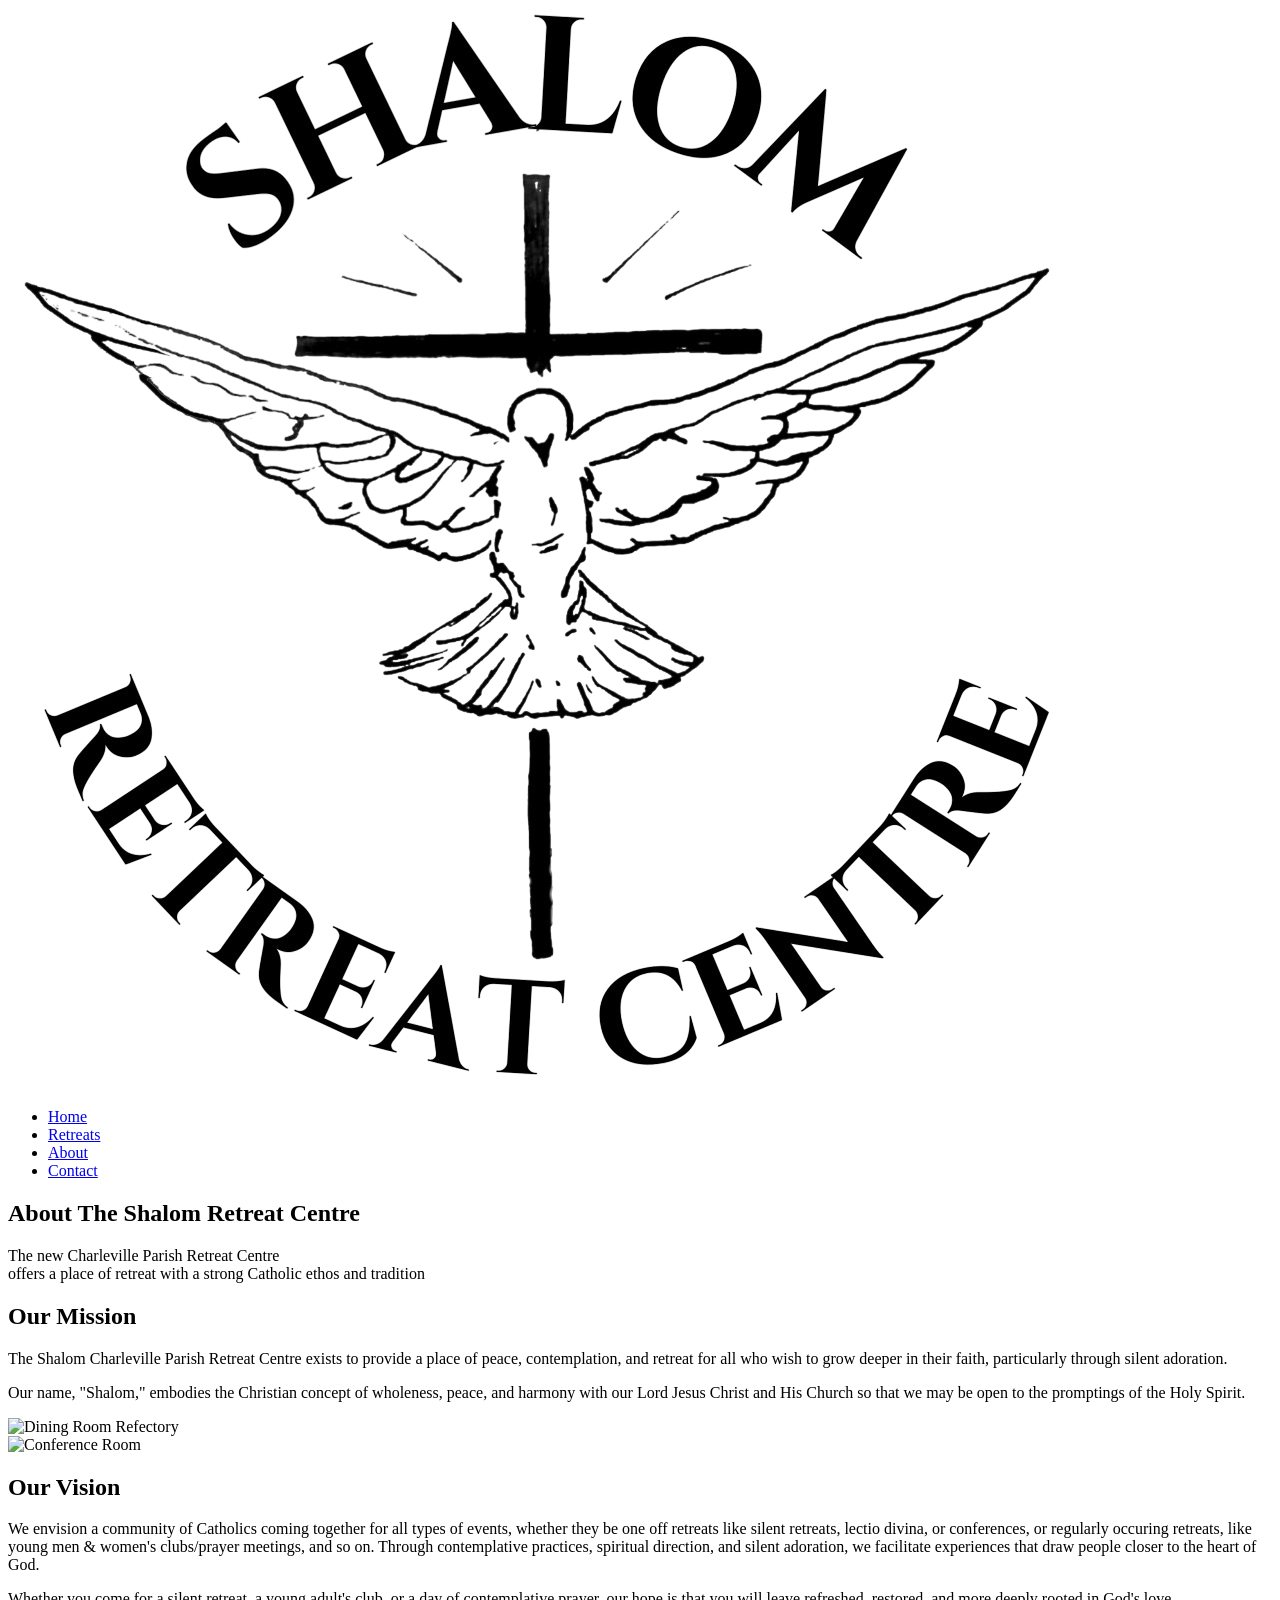
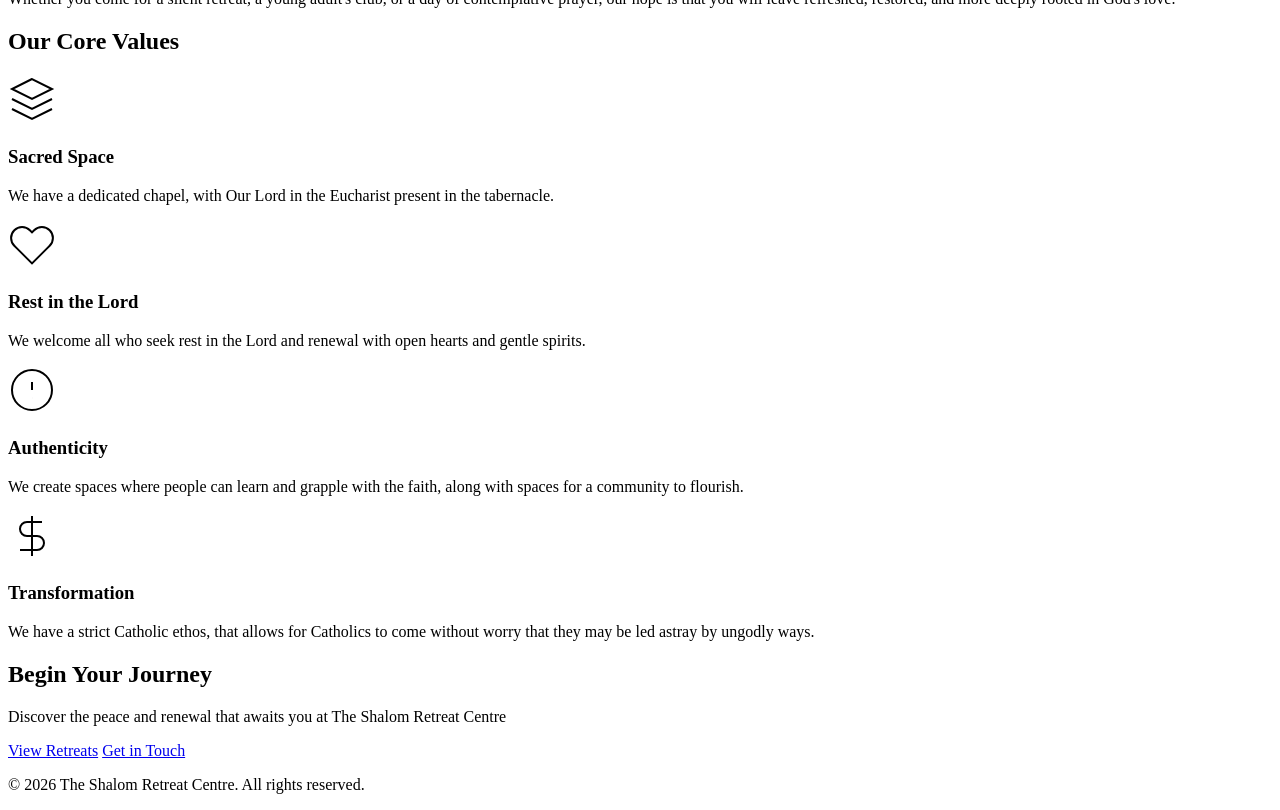
==== about.html @ cf2e2cab "Add files via upload" ====
<!DOCTYPE html>
<html lang="en">
<head>
    <meta charset="UTF-8">
    <meta name="viewport" content="width=device-width, initial-scale=1.0">
    <title>About Us - The Shalom Retreat Centre</title>
    <link rel="icon" type="image/x-icon" href="favicon.ico">
    <link rel="preconnect" href="https://fonts.googleapis.com">
    <link rel="preconnect" href="https://fonts.gstatic.com" crossorigin>
    <link href="https://fonts.googleapis.com/css2?family=Cormorant+Garamond:wght@300;400;600&family=Lato:wght@300;400;700&display=swap" rel="stylesheet">
    <link rel="stylesheet" href="styles.css">
</head>
<body>
    <!-- Navigation -->
    <nav class="navbar">
        <div class="nav-container">
            <a href="index.html" class="nav-logo">
                <img src="Shalom_logo_transparent.png" alt="Shalom Retreat Centre">
            </a>
            <ul class="nav-menu">
                <li><a href="index.html">Home</a></li>
                <li><a href="bookings.html">Retreats</a></li>
                <li><a href="about.html" class="active">About</a></li>
                <li><a href="contact.html">Contact</a></li>
            </ul>
            <div class="hamburger">
                <span></span>
                <span></span>
                <span></span>
            </div>
        </div>
    </nav>

    <!-- Animated Background -->
    <div class="background-animation subtle">
        <div class="bubble"></div>
        <div class="bubble"></div>
        <div class="bubble"></div>
    </div>

    <!-- About Hero -->
    <section class="about-hero">
        <div class="container">
            <h1 class="fade-in">About The Shalom Retreat Centre</h1>
            <p class="lead fade-in-delay-1">The new Charleville Parish Retreat Centre<br>
	offers a place of retreat with a strong Catholic ethos and tradition </p>
        </div>
    </section>

    <!-- About Content -->
    <section class="about-content">
        <div class="container">
            <div class="about-grid">
                <div class="about-text fade-in-delay-1">
                    <h2>Our Mission</h2>
                    <p>The Shalom Charleville Parish Retreat Centre exists to provide a place of peace, contemplation, and retreat for all who wish to grow deeper in their faith, particularly through silent adoration.</p>
                    
                    <p>Our name, "Shalom," embodies the Christian concept of wholeness, peace, and harmony with our Lord Jesus Christ and His Church so that we may be open to the promptings of the Holy Spirit.</p>
                </div>
                
                <div class="about-image fade-in-delay-2">
                    <img src="https://i.imgur.com/yASF0Ds.jpeg?w=800&q=80" alt="Dining Room Refectory">
                </div>
            </div>

            <div class="about-grid reverse">
                <div class="about-image fade-in-delay-3">
                    <img src="https://i.imgur.com/74WP1Bu.jpeg?w=800&q=80" alt="Conference Room">
                </div>
                
                <div class="about-text fade-in-delay-4">
                    <h2>Our Vision</h2>
                    <p>We envision a community of Catholics coming together for all types of events, whether they be one off retreats like silent retreats, lectio divina, or conferences, or regularly occuring retreats, like young men & women's clubs/prayer meetings, and so on. Through contemplative practices, spiritual direction, and silent adoration, we facilitate experiences that draw people closer to the heart of God.</p>
                    
                    <p>Whether you come for a silent retreat, a young adult's club, or a day of contemplative prayer, our hope is that you will leave refreshed, restored, and more deeply rooted in God's love.</p>
                </div>
            </div>
        </div>
    </section>

    <!-- Values Section -->
    <section class="values-section">
        <div class="container">
            <h2 class="text-center fade-in">Our Core Values</h2>
            <div class="values-grid">
                <div class="value-card fade-in-delay-1">
                    <div class="value-icon">
                        <svg width="48" height="48" viewBox="0 0 24 24" fill="none" stroke="currentColor">
                            <path d="M12 2L2 7l10 5 10-5-10-5z"></path>
                            <path d="M2 17l10 5 10-5M2 12l10 5 10-5"></path>
                        </svg>
                    </div>
                    <h3>Sacred Space</h3>
                    <p>We have a dedicated chapel, with Our Lord in the Eucharist present in the tabernacle.</p>
                </div>

                <div class="value-card fade-in-delay-2">
                    <div class="value-icon">
                        <svg width="48" height="48" viewBox="0 0 24 24" fill="none" stroke="currentColor">
                            <path d="M20.84 4.61a5.5 5.5 0 0 0-7.78 0L12 5.67l-1.06-1.06a5.5 5.5 0 0 0-7.78 7.78l1.06 1.06L12 21.23l7.78-7.78 1.06-1.06a5.5 5.5 0 0 0 0-7.78z"></path>
                        </svg>
                    </div>
                    <h3>Rest in the Lord</h3>
                    <p>We welcome all who seek rest in the Lord and renewal with open hearts and gentle spirits.</p>
                </div>

                <div class="value-card fade-in-delay-3">
                    <div class="value-icon">
                        <svg width="48" height="48" viewBox="0 0 24 24" fill="none" stroke="currentColor">
                            <circle cx="12" cy="12" r="10"></circle>
                            <line x1="12" y1="8" x2="12" y2="12"></line>
                            <line x1="12" y1="16" x2="12.01" y2="16"></line>
                        </svg>
                    </div>
                    <h3>Authenticity</h3>
                    <p>We create spaces where people can learn and grapple with the faith, along with spaces for a community to flourish.</p>
                </div>

                <div class="value-card fade-in-delay-4">
                    <div class="value-icon">
                        <svg width="48" height="48" viewBox="0 0 24 24" fill="none" stroke="currentColor">
                            <path d="M12 2v20M17 5H9.5a3.5 3.5 0 0 0 0 7h5a3.5 3.5 0 0 1 0 7H6"></path>
                        </svg>
                    </div>
                    <h3>Transformation</h3>
                    <p>We have a strict Catholic ethos, that allows for Catholics to come without worry that they may be led astray by ungodly ways.</p>
                </div>
            </div>
        </div>
    </section>

    <!-- Call to Action -->
    <section class="cta-section">
        <div class="container">
            <div class="cta-content fade-in">
                <h2>Begin Your Journey</h2>
                <p>Discover the peace and renewal that awaits you at The Shalom Retreat Centre</p>
                <div class="cta-buttons">
                    <a href="bookings.html" class="btn-primary">View Retreats</a>
                    <a href="contact.html" class="btn-secondary">Get in Touch</a>
                </div>
            </div>
        </div>
    </section>

    <!-- Footer -->
    <footer class="footer">
        <div class="container">
            <p>&copy; 2026 The Shalom Retreat Centre. All rights reserved.</p>
        </div>
    </footer>

    <script src="script.js"></script>
</body>
</html>
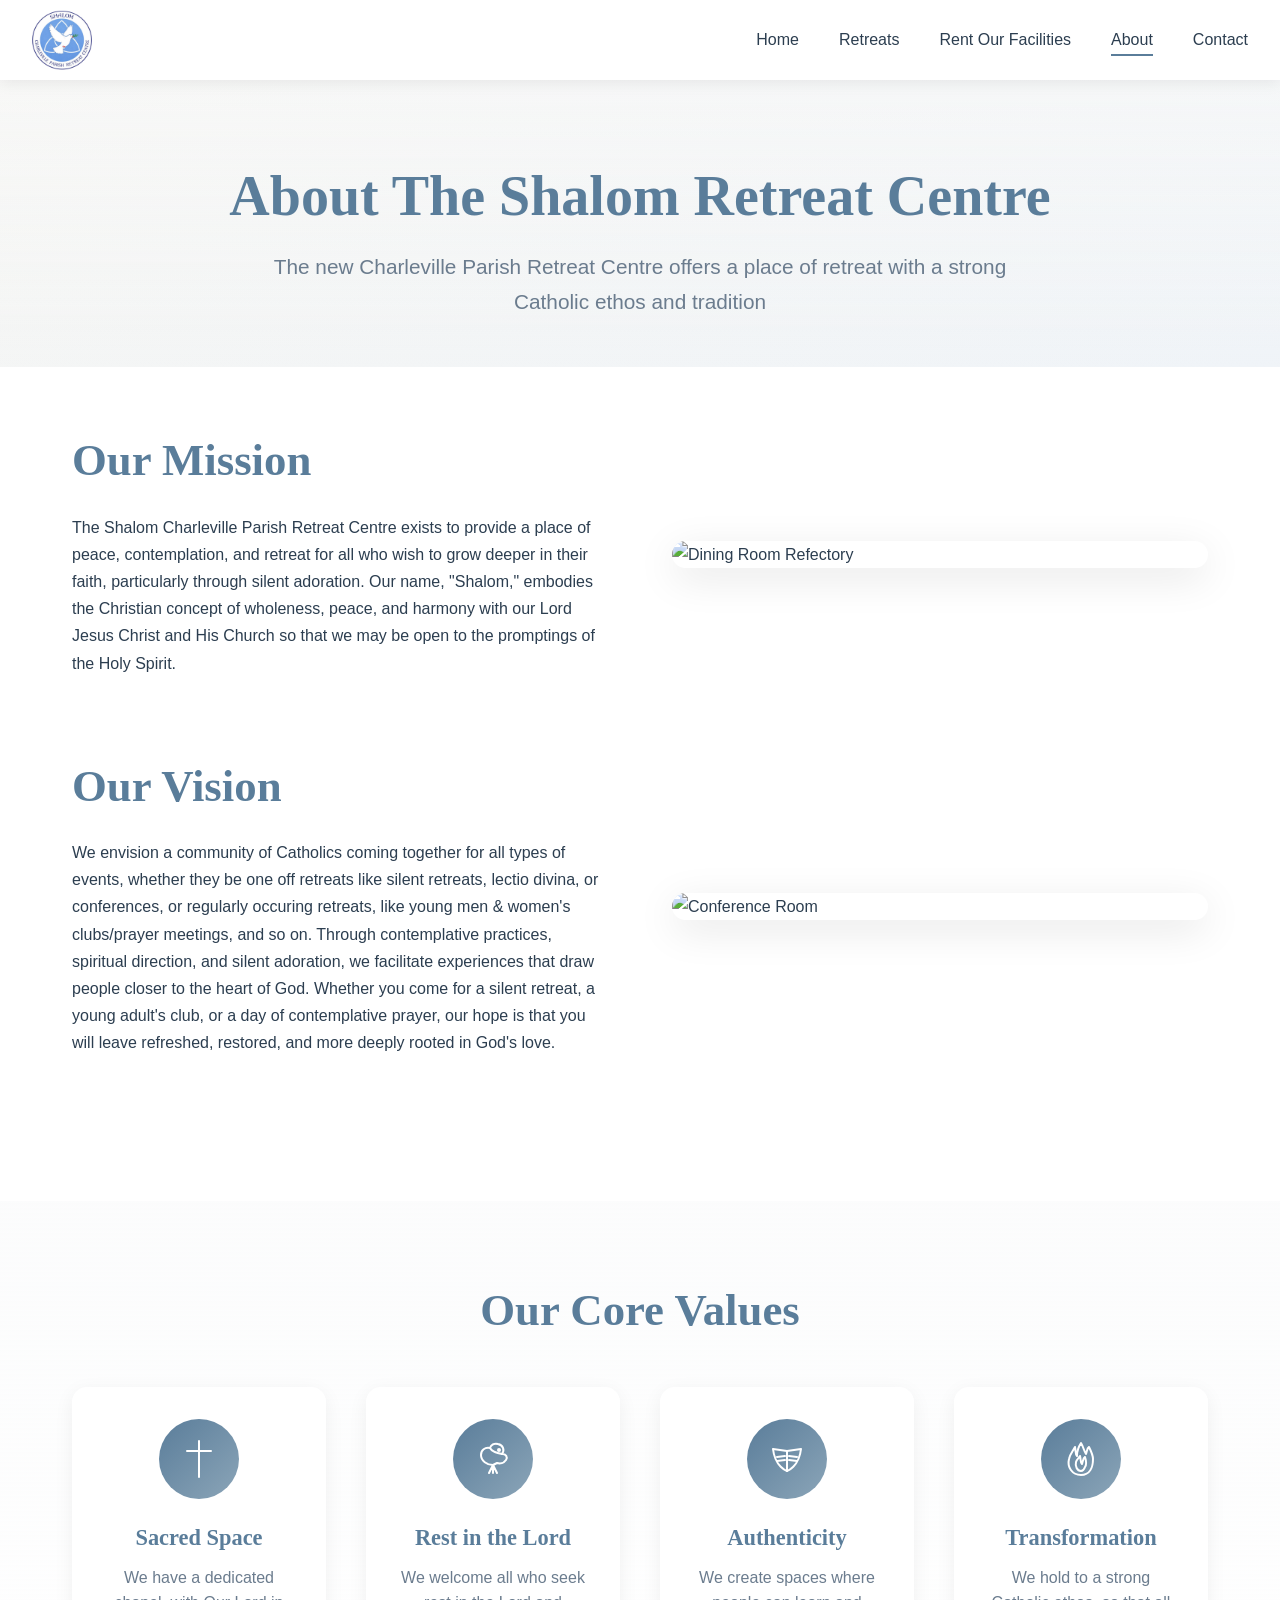
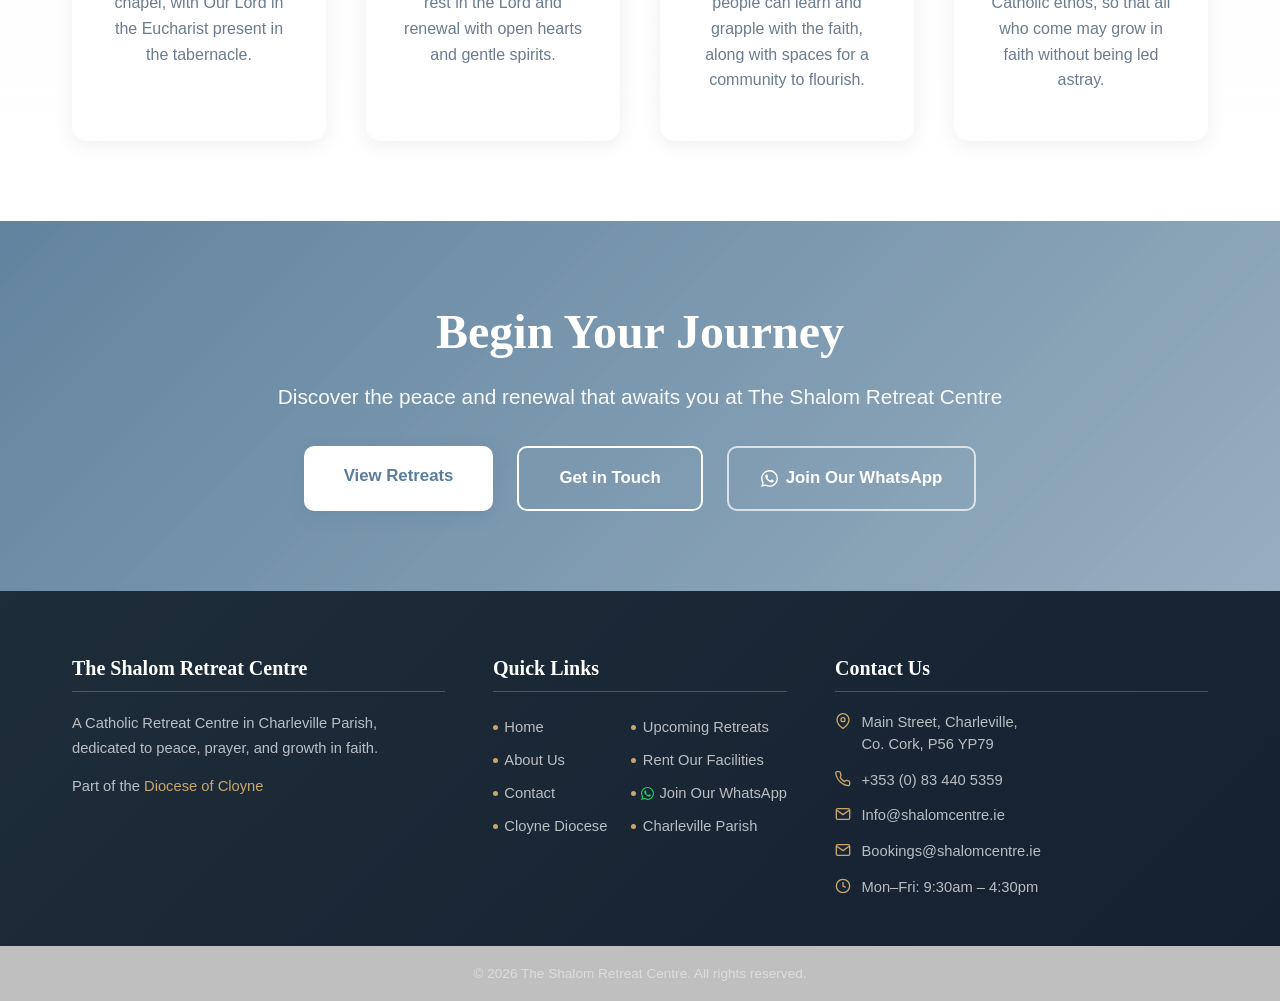
==== commit 121a44e9: "Add files via upload" ====
--- a/about.html
+++ b/about.html
@@ -20,6 +20,7 @@
             <ul class="nav-menu">
                 <li><a href="index.html">Home</a></li>
                 <li><a href="bookings.html">Retreats</a></li>
+                <li><a href="facilities.html">Rent Our Facilities</a></li>
                 <li><a href="about.html" class="active">About</a></li>
                 <li><a href="contact.html">Contact</a></li>
             </ul>
@@ -33,17 +34,20 @@
 
     <!-- Animated Background -->
     <div class="background-animation subtle">
-        <div class="bubble"></div>
-        <div class="bubble"></div>
-        <div class="bubble"></div>
+        <div class="orb orb-1"></div>
+        <div class="orb orb-2"></div>
+        <div class="orb orb-3"></div>
+        <div class="orb orb-4"></div>
+        <div class="orb orb-5"></div>
+        <div class="orb orb-6"></div>
     </div>
 
     <!-- About Hero -->
     <section class="about-hero">
         <div class="container">
-            <h1 class="fade-in">About The Shalom Retreat Centre</h1>
-            <p class="lead fade-in-delay-1">The new Charleville Parish Retreat Centre<br>
-	offers a place of retreat with a strong Catholic ethos and tradition </p>
+            <h1 class="fade-in" data-cms="hero_title">About The Shalom Retreat Centre</h1>
+            <p class="lead fade-in-delay-1" data-cms="hero_subtitle">The new Charleville Parish Retreat Centre<br>
+	offers a place of retreat with a strong Catholic ethos and tradition</p>
         </div>
     </section>
 
@@ -52,27 +56,23 @@
         <div class="container">
             <div class="about-grid">
                 <div class="about-text fade-in-delay-1">
-                    <h2>Our Mission</h2>
-                    <p>The Shalom Charleville Parish Retreat Centre exists to provide a place of peace, contemplation, and retreat for all who wish to grow deeper in their faith, particularly through silent adoration.</p>
-                    
-                    <p>Our name, "Shalom," embodies the Christian concept of wholeness, peace, and harmony with our Lord Jesus Christ and His Church so that we may be open to the promptings of the Holy Spirit.</p>
+                    <h2 data-cms="mission_heading">Our Mission</h2>
+                    <div data-cms="mission_text"><p>The Shalom Charleville Parish Retreat Centre exists to provide a place of peace, contemplation, and retreat for all who wish to grow deeper in their faith, particularly through silent adoration.</p><p>Our name, "Shalom," embodies the Christian concept of wholeness, peace, and harmony with our Lord Jesus Christ and His Church so that we may be open to the promptings of the Holy Spirit.</p></div>
                 </div>
                 
                 <div class="about-image fade-in-delay-2">
-                    <img src="https://i.imgur.com/yASF0Ds.jpeg?w=800&q=80" alt="Dining Room Refectory">
+                    <img src="https://i.imgur.com/yASF0Ds.jpeg?w=800&q=80" alt="Dining Room Refectory" data-cms="mission_image" data-cms-attr="src">
                 </div>
             </div>
 
             <div class="about-grid reverse">
                 <div class="about-image fade-in-delay-3">
-                    <img src="https://i.imgur.com/74WP1Bu.jpeg?w=800&q=80" alt="Conference Room">
+                    <img src="https://i.imgur.com/74WP1Bu.jpeg?w=800&q=80" alt="Conference Room" data-cms="vision_image" data-cms-attr="src">
                 </div>
                 
                 <div class="about-text fade-in-delay-4">
-                    <h2>Our Vision</h2>
-                    <p>We envision a community of Catholics coming together for all types of events, whether they be one off retreats like silent retreats, lectio divina, or conferences, or regularly occuring retreats, like young men & women's clubs/prayer meetings, and so on. Through contemplative practices, spiritual direction, and silent adoration, we facilitate experiences that draw people closer to the heart of God.</p>
-                    
-                    <p>Whether you come for a silent retreat, a young adult's club, or a day of contemplative prayer, our hope is that you will leave refreshed, restored, and more deeply rooted in God's love.</p>
+                    <h2 data-cms="vision_heading">Our Vision</h2>
+                    <div data-cms="vision_text"><p>We envision a community of Catholics coming together for all types of events, whether they be one off retreats like silent retreats, lectio divina, or conferences, or regularly occuring retreats, like young men & women's clubs/prayer meetings, and so on. Through contemplative practices, spiritual direction, and silent adoration, we facilitate experiences that draw people closer to the heart of God.</p><p>Whether you come for a silent retreat, a young adult's club, or a day of contemplative prayer, our hope is that you will leave refreshed, restored, and more deeply rooted in God's love.</p></div>
                 </div>
             </div>
         </div>
@@ -83,47 +83,72 @@
         <div class="container">
             <h2 class="text-center fade-in">Our Core Values</h2>
             <div class="values-grid">
+                <!-- Sacred Space: Latin cross -->
                 <div class="value-card fade-in-delay-1">
                     <div class="value-icon">
-                        <svg width="48" height="48" viewBox="0 0 24 24" fill="none" stroke="currentColor">
-                            <path d="M12 2L2 7l10 5 10-5-10-5z"></path>
-                            <path d="M2 17l10 5 10-5M2 12l10 5 10-5"></path>
+                        <svg width="44" height="44" viewBox="0 0 44 44" fill="none" stroke="currentColor" stroke-width="2.2" stroke-linecap="round">
+                            <!-- Vertical beam -->
+                            <line x1="22" y1="4" x2="22" y2="40"/>
+                            <!-- Horizontal beam (upper third) -->
+                            <line x1="10" y1="14" x2="34" y2="14"/>
                         </svg>
                     </div>
                     <h3>Sacred Space</h3>
                     <p>We have a dedicated chapel, with Our Lord in the Eucharist present in the tabernacle.</p>
                 </div>
 
+                <!-- Rest in the Lord: dove in flight -->
                 <div class="value-card fade-in-delay-2">
                     <div class="value-icon">
-                        <svg width="48" height="48" viewBox="0 0 24 24" fill="none" stroke="currentColor">
-                            <path d="M20.84 4.61a5.5 5.5 0 0 0-7.78 0L12 5.67l-1.06-1.06a5.5 5.5 0 0 0-7.78 7.78l1.06 1.06L12 21.23l7.78-7.78 1.06-1.06a5.5 5.5 0 0 0 0-7.78z"></path>
+                        <svg width="44" height="44" viewBox="0 0 44 44" fill="none" stroke="currentColor" stroke-width="2" stroke-linecap="round" stroke-linejoin="round">
+                            <!-- Body -->
+                            <path d="M22 28 C16 28 10 24 10 18 C10 13 14 10 19 11 C20 8 23 6 27 7 C32 8 34 13 31 17 C35 17 37 20 35 23 C33 26 29 27 26 26 Z"/>
+                            <!-- Wing sweep -->
+                            <path d="M19 11 C21 15 26 16 31 17"/>
+                            <!-- Tail feathers -->
+                            <path d="M22 28 L18 36 M22 28 L22 36 M22 28 L26 36"/>
+                            <!-- Eye -->
+                            <circle cx="28" cy="13" r="1" fill="currentColor"/>
                         </svg>
                     </div>
                     <h3>Rest in the Lord</h3>
                     <p>We welcome all who seek rest in the Lord and renewal with open hearts and gentle spirits.</p>
                 </div>
 
+                <!-- Authenticity: open book (Scripture) -->
                 <div class="value-card fade-in-delay-3">
                     <div class="value-icon">
-                        <svg width="48" height="48" viewBox="0 0 24 24" fill="none" stroke="currentColor">
-                            <circle cx="12" cy="12" r="10"></circle>
-                            <line x1="12" y1="8" x2="12" y2="12"></line>
-                            <line x1="12" y1="16" x2="12.01" y2="16"></line>
+                        <svg width="44" height="44" viewBox="0 0 44 44" fill="none" stroke="currentColor" stroke-width="2" stroke-linecap="round" stroke-linejoin="round">
+                            <!-- Left page -->
+                            <path d="M22 34 C22 34 10 30 8 12 L22 14 Z"/>
+                            <!-- Right page -->
+                            <path d="M22 34 C22 34 34 30 36 12 L22 14 Z"/>
+                            <!-- Spine line -->
+                            <line x1="22" y1="14" x2="22" y2="34"/>
+                            <!-- Text lines left -->
+                            <line x1="12" y1="20" x2="20" y2="19"/>
+                            <line x1="12" y1="24" x2="20" y2="23"/>
+                            <!-- Text lines right -->
+                            <line x1="24" y1="19" x2="32" y2="20"/>
+                            <line x1="24" y1="23" x2="32" y2="24"/>
                         </svg>
                     </div>
                     <h3>Authenticity</h3>
                     <p>We create spaces where people can learn and grapple with the faith, along with spaces for a community to flourish.</p>
                 </div>
 
+                <!-- Transformation: flame (Holy Spirit) -->
                 <div class="value-card fade-in-delay-4">
                     <div class="value-icon">
-                        <svg width="48" height="48" viewBox="0 0 24 24" fill="none" stroke="currentColor">
-                            <path d="M12 2v20M17 5H9.5a3.5 3.5 0 0 0 0 7h5a3.5 3.5 0 0 1 0 7H6"></path>
+                        <svg width="44" height="44" viewBox="0 0 44 44" fill="none" stroke="currentColor" stroke-width="2" stroke-linecap="round" stroke-linejoin="round">
+                            <!-- Outer flame -->
+                            <path d="M22 38 C13 38 8 30 10 22 C11 17 14 14 16 10 C17 14 16 17 18 19 C18 14 20 9 22 6 C24 9 25 14 27 17 C28 14 28 11 30 10 C32 14 34 18 34 22 C34 30 31 38 22 38 Z"/>
+                            <!-- Inner flame highlight -->
+                            <path d="M22 34 C18 34 16 29 17 25 C18 22 20 21 21 19 C22 22 21 25 23 27 C24 24 24 21 26 20 C27 23 28 27 26 30 C25 33 23 34 22 34 Z"/>
                         </svg>
                     </div>
                     <h3>Transformation</h3>
-                    <p>We have a strict Catholic ethos, that allows for Catholics to come without worry that they may be led astray by ungodly ways.</p>
+                    <p>We hold to a strong Catholic ethos, so that all who come may grow in faith without being led astray.</p>
                 </div>
             </div>
         </div>
@@ -138,15 +163,78 @@
                 <div class="cta-buttons">
                     <a href="bookings.html" class="btn-primary">View Retreats</a>
                     <a href="contact.html" class="btn-secondary">Get in Touch</a>
-                </div>
-            </div>
-        </div>
-    </section>
-
-    <!-- Footer -->
+                    <a href="https://chat.whatsapp.com/FvwBHMFkd5S3oxi56iMXap?mode=gi_t" class="btn-whatsapp-light" target="_blank" rel="noopener" aria-label="Join our WhatsApp group">
+                        <svg width="17" height="17" viewBox="0 0 24 24" fill="currentColor" aria-hidden="true"><path d="M17.472 14.382c-.297-.149-1.758-.867-2.03-.967-.273-.099-.471-.148-.67.15-.197.297-.767.966-.94 1.164-.173.199-.347.223-.644.075-.297-.15-1.255-.463-2.39-1.475-.883-.788-1.48-1.761-1.653-2.059-.173-.297-.018-.458.13-.606.134-.133.298-.347.446-.52.149-.174.198-.298.298-.497.099-.198.05-.371-.025-.52-.075-.149-.669-1.612-.916-2.207-.242-.579-.487-.5-.669-.51-.173-.008-.371-.01-.57-.01-.198 0-.52.074-.792.372-.272.297-1.04 1.016-1.04 2.479 0 1.462 1.065 2.875 1.213 3.074.149.198 2.096 3.2 5.077 4.487.709.306 1.262.489 1.694.625.712.227 1.36.195 1.871.118.571-.085 1.758-.719 2.006-1.413.248-.694.248-1.289.173-1.413-.074-.124-.272-.198-.57-.347m-5.421 7.403h-.004a9.87 9.87 0 01-5.031-1.378l-.361-.214-3.741.982.998-3.648-.235-.374a9.86 9.86 0 01-1.51-5.26c.001-5.45 4.436-9.884 9.888-9.884 2.64 0 5.122 1.03 6.988 2.898a9.825 9.825 0 012.893 6.994c-.003 5.45-4.437 9.884-9.885 9.884m8.413-18.297A11.815 11.815 0 0012.05 0C5.495 0 .16 5.335.157 11.892c0 2.096.547 4.142 1.588 5.945L.057 24l6.305-1.654a11.882 11.882 0 005.683 1.448h.005c6.554 0 11.89-5.335 11.893-11.893a11.821 11.821 0 00-3.48-8.413z"/></svg>
+                        Join Our WhatsApp
+                    </a>
+                </div>
+            </div>
+        </div>
+    </section>
+
+<!-- Footer -->
     <footer class="footer">
-        <div class="container">
-            <p>&copy; 2026 The Shalom Retreat Centre. All rights reserved.</p>
+        <div class="footer-main">
+            <div class="container">
+                <div class="footer-grid">
+
+                    <!-- About col -->
+                    <div class="footer-col">
+                        <h4>The Shalom Retreat Centre</h4>
+                        <p>A Catholic Retreat Centre in Charleville Parish, dedicated to peace, prayer, and growth in faith.</p>
+                        <p class="footer-diocese">
+                            Part of the <a href="https://www.cloynediocese.ie" target="_blank" rel="noopener">Diocese of Cloyne</a>
+                        </p>
+                    </div>
+
+                    <!-- Quick links col -->
+                    <div class="footer-col">
+                        <h4>Quick Links</h4>
+                        <ul class="footer-links footer-links-grid">
+                            <li><a href="index.html">Home</a></li>
+                            <li><a href="bookings.html">Upcoming Retreats</a></li>
+                            <li><a href="about.html">About Us</a></li>
+                            <li><a href="facilities.html">Rent Our Facilities</a></li>
+                <li><a href="contact.html">Contact</a></li>
+                            <li><a href="https://chat.whatsapp.com/FvwBHMFkd5S3oxi56iMXap?mode=gi_t" target="_blank" rel="noopener" class="wa-link"><svg width="13" height="13" viewBox="0 0 24 24" fill="currentColor" style="color:#25d366;flex-shrink:0"><path d="M17.472 14.382c-.297-.149-1.758-.867-2.03-.967-.273-.099-.471-.148-.67.15-.197.297-.767.966-.94 1.164-.173.199-.347.223-.644.075-.297-.15-1.255-.463-2.39-1.475-.883-.788-1.48-1.761-1.653-2.059-.173-.297-.018-.458.13-.606.134-.133.298-.347.446-.52.149-.174.198-.298.298-.497.099-.198.05-.371-.025-.52-.075-.149-.669-1.612-.916-2.207-.242-.579-.487-.5-.669-.51-.173-.008-.371-.01-.57-.01-.198 0-.52.074-.792.372-.272.297-1.04 1.016-1.04 2.479 0 1.462 1.065 2.875 1.213 3.074.149.198 2.096 3.2 5.077 4.487.709.306 1.262.489 1.694.625.712.227 1.36.195 1.871.118.571-.085 1.758-.719 2.006-1.413.248-.694.248-1.289.173-1.413-.074-.124-.272-.198-.57-.347m-5.421 7.403h-.004a9.87 9.87 0 01-5.031-1.378l-.361-.214-3.741.982.998-3.648-.235-.374a9.86 9.86 0 01-1.51-5.26c.001-5.45 4.436-9.884 9.888-9.884 2.64 0 5.122 1.03 6.988 2.898a9.825 9.825 0 012.893 6.994c-.003 5.45-4.437 9.884-9.885 9.884m8.413-18.297A11.815 11.815 0 0012.05 0C5.495 0 .16 5.335.157 11.892c0 2.096.547 4.142 1.588 5.945L.057 24l6.305-1.654a11.882 11.882 0 005.683 1.448h.005c6.554 0 11.89-5.335 11.893-11.893a11.821 11.821 0 00-3.48-8.413z"/></svg>Join Our WhatsApp</a></li>
+                            <li><a href="https://www.cloynediocese.ie" target="_blank" rel="noopener">Cloyne Diocese</a></li>
+                            <li><a href="https://www.charlevilleparish.ie" target="_blank" rel="noopener">Charleville Parish</a></li>
+                        </ul>                    </div>
+
+                    <!-- Contact col -->
+                    <div class="footer-col">
+                        <h4>Contact Us</h4>
+                        <ul class="footer-contact-list">
+                            <li>
+                                <svg width="16" height="16" viewBox="0 0 24 24" fill="none" stroke="currentColor" stroke-width="2"><path d="M21 10c0 7-9 13-9 13s-9-6-9-13a9 9 0 0 1 18 0z"></path><circle cx="12" cy="10" r="3"></circle></svg>
+                                <span>Main Street, Charleville,<br>Co. Cork, P56 YP79</span>
+                            </li>
+                            <li>
+                                <svg width="16" height="16" viewBox="0 0 24 24" fill="none" stroke="currentColor" stroke-width="2"><path d="M22 16.92v3a2 2 0 0 1-2.18 2 19.79 19.79 0 0 1-8.63-3.07A19.5 19.5 0 0 1 4.21 12 19.79 19.79 0 0 1 1.14 3.38 2 2 0 0 1 3.12 1h3a2 2 0 0 1 2 1.72 12.84 12.84 0 0 0 .7 2.81 2 2 0 0 1-.45 2.11L8.09 9.91a16 16 0 0 0 6 6l1.27-1.27a2 2 0 0 1 2.11-.45 12.84 12.84 0 0 0 2.81.7A2 2 0 0 1 22 16.92z"></path></svg>
+                                <a href="tel:+353834405359">+353 (0) 83 440 5359</a>
+                            </li>
+                            <li>
+                                <svg width="16" height="16" viewBox="0 0 24 24" fill="none" stroke="currentColor" stroke-width="2"><path d="M4 4h16c1.1 0 2 .9 2 2v12c0 1.1-.9 2-2 2H4c-1.1 0-2-.9-2-2V6c0-1.1.9-2 2-2z"></path><polyline points="22,6 12,13 2,6"></polyline></svg>
+                                <a href="mailto:info@shalomcentre.ie">Info@shalomcentre.ie</a>
+                            </li>
+                            <li>
+                                <svg width="16" height="16" viewBox="0 0 24 24" fill="none" stroke="currentColor" stroke-width="2"><path d="M4 4h16c1.1 0 2 .9 2 2v12c0 1.1-.9 2-2 2H4c-1.1 0-2-.9-2-2V6c0-1.1.9-2 2-2z"></path><polyline points="22,6 12,13 2,6"></polyline></svg>
+                                <a href="mailto:bookings@shalomcentre.ie">Bookings@shalomcentre.ie</a>
+                            </li>
+                            <li>
+                                <svg width="16" height="16" viewBox="0 0 24 24" fill="none" stroke="currentColor" stroke-width="2"><circle cx="12" cy="12" r="10"></circle><polyline points="12 6 12 12 16 14"></polyline></svg>
+                                <span>Mon&ndash;Fri: 9:30am &ndash; 4:30pm</span>
+                            </li>
+                        </ul>
+                    </div>
+
+                </div>
+            </div>
+        </div>
+        <div class="footer-bottom">
+            <div class="container">
+                <p>&copy; 2026 The Shalom Retreat Centre. All rights reserved.</p>
+            </div>
         </div>
     </footer>
 
--- a/styles.css
+++ b/styles.css
@@ -0,0 +1,2092 @@
+/* ===== CSS VARIABLES ===== */
+:root {
+    --primary-color: #5a7d9a;
+    --secondary-color: #8ba5b8;
+    --accent-color: #c9a66b;
+    --text-dark: #2c3e50;
+    --text-light: #6b7c8e;
+    --bg-light: #f8f9fa;
+    --white: #ffffff;
+    --success: #4caf50;
+    --error: #e57373;
+
+    --font-heading: 'Cormorant Garamond', serif;
+    --font-body: 'Lato', sans-serif;
+
+    --transition: all 0.3s ease;
+}
+
+/* ===== RESET & BASE ===== */
+*, *::before, *::after {
+    margin: 0;
+    padding: 0;
+    box-sizing: border-box;
+}
+
+html { scroll-behavior: smooth; }
+
+body {
+    font-family: var(--font-body);
+    color: var(--text-dark);
+    line-height: 1.7;
+    overflow-x: hidden;
+}
+
+h1, h2, h3, h4, h5, h6 {
+    font-family: var(--font-heading);
+    font-weight: 600;
+    line-height: 1.3;
+    margin-bottom: 1rem;
+}
+
+h1 { font-size: 3.5rem; }
+h2 { font-size: 2.8rem; }
+h3 { font-size: 1.8rem; }
+
+p { margin-bottom: 1rem; }
+
+a {
+    text-decoration: none;
+    color: inherit;
+    transition: var(--transition);
+}
+
+img {
+    max-width: 100%;
+    height: auto;
+    display: block;
+}
+
+.container {
+    max-width: 1200px;
+    margin: 0 auto;
+    padding: 0 2rem;
+}
+
+/* ===== ANIMATED BACKGROUND ===== */
+.background-animation {
+    position: fixed;
+    top: 0; left: 0;
+    width: 100%; height: 100%;
+    z-index: -1;
+    overflow: hidden;
+    background: linear-gradient(160deg, #f7f5f0 0%, #edf2f6 50%, #f5f2ec 100%);
+}
+
+.background-animation.subtle {
+    background: linear-gradient(160deg, #f8f7f3 0%, #f0f4f8 60%, #f6f3ee 100%);
+}
+
+/* Soft drifting circles */
+.orb {
+    position: absolute;
+    border-radius: 50%;
+    opacity: 0;
+    will-change: transform, opacity;
+}
+
+.orb-1 {
+    width: 500px; height: 500px; top: -8%; left: -10%;
+    background: radial-gradient(circle at 40% 40%, rgba(90,125,154,0.18) 0%, transparent 68%);
+    animation: drift1 50s -5s infinite ease-in-out;
+}
+.orb-2 {
+    width: 380px; height: 380px; top: 25%; left: 60%;
+    background: radial-gradient(circle at 50% 50%, rgba(201,166,107,0.14) 0%, transparent 68%);
+    animation: drift2 58s -18s infinite ease-in-out;
+}
+.orb-3 {
+    width: 460px; height: 460px; top: 60%; left: -5%;
+    background: radial-gradient(circle at 40% 60%, rgba(139,165,184,0.15) 0%, transparent 68%);
+    animation: drift3 64s -30s infinite ease-in-out;
+}
+.orb-4 {
+    width: 280px; height: 280px; top: 5%; left: 72%;
+    background: radial-gradient(circle at 50% 40%, rgba(201,166,107,0.12) 0%, transparent 68%);
+    animation: drift4 42s -8s infinite ease-in-out;
+}
+.orb-5 {
+    width: 420px; height: 420px; top: 70%; left: 55%;
+    background: radial-gradient(circle at 50% 50%, rgba(90,125,154,0.12) 0%, transparent 68%);
+    animation: drift5 56s -22s infinite ease-in-out;
+}
+.orb-6 {
+    width: 220px; height: 220px; top: 42%; left: 30%;
+    background: radial-gradient(circle at 50% 50%, rgba(201,166,107,0.10) 0%, transparent 68%);
+    animation: drift6 70s -40s infinite ease-in-out;
+}
+
+@keyframes drift1 {
+    0%,100% { opacity:0; transform: translate(0,0); }
+    10%      { opacity:1; }
+    50%      { opacity:1; transform: translate(70px, 90px); }
+    90%      { opacity:1; }
+}
+@keyframes drift2 {
+    0%,100% { opacity:0; transform: translate(0,0); }
+    10%      { opacity:1; }
+    40%      { opacity:1; transform: translate(-60px,-70px); }
+    70%      { opacity:1; transform: translate(-100px, 30px); }
+    90%      { opacity:1; }
+}
+@keyframes drift3 {
+    0%,100% { opacity:0; transform: translate(0,0); }
+    10%      { opacity:1; }
+    50%      { opacity:1; transform: translate(80px,-100px); }
+    90%      { opacity:1; }
+}
+@keyframes drift4 {
+    0%,100% { opacity:0; transform: translate(0,0); }
+    10%      { opacity:1; }
+    35%      { opacity:1; transform: translate(-40px, 60px); }
+    65%      { opacity:1; transform: translate(-80px, 30px); }
+    90%      { opacity:1; }
+}
+@keyframes drift5 {
+    0%,100% { opacity:0; transform: translate(0,0); }
+    10%      { opacity:1; }
+    50%      { opacity:1; transform: translate(-90px,-80px); }
+    90%      { opacity:1; }
+}
+@keyframes drift6 {
+    0%,100% { opacity:0; transform: translate(0,0); }
+    10%      { opacity:1; }
+    33%      { opacity:1; transform: translate(50px,-50px); }
+    66%      { opacity:1; transform: translate(-30px,-80px); }
+    90%      { opacity:1; }
+}
+
+/* ===== NAVIGATION ===== */
+.navbar {
+    background: var(--white);
+    box-shadow: 0 2px 15px rgba(0,0,0,0.08);
+    position: sticky;
+    top: 0;
+    z-index: 1000;
+    animation: slideDown 0.5s ease;
+}
+
+@keyframes slideDown {
+    from { transform: translateY(-100%); opacity: 0; }
+    to   { transform: translateY(0);     opacity: 1; }
+}
+
+.nav-container {
+    max-width: 1400px;
+    margin: 0 auto;
+    padding: 0 2rem;
+    display: flex;
+    justify-content: space-between;
+    align-items: center;
+    height: 80px;
+}
+
+.nav-logo img {
+    height: 60px;
+    width: auto;
+    transition: var(--transition);
+}
+
+.nav-logo:hover img { transform: scale(1.05); }
+
+.nav-menu {
+    display: flex;
+    list-style: none;
+    gap: 2.5rem;
+}
+
+.nav-menu a {
+    color: var(--text-dark);
+    font-weight: 500;
+    font-size: 1rem;
+    position: relative;
+    padding: 0.5rem 0;
+}
+
+.nav-menu a::after {
+    content: '';
+    position: absolute;
+    bottom: 0; left: 0;
+    width: 0; height: 2px;
+    background: var(--primary-color);
+    transition: width 0.3s ease;
+}
+
+.nav-menu a:hover::after,
+.nav-menu a.active::after { width: 100%; }
+
+.hamburger {
+    display: none;
+    flex-direction: column;
+    cursor: pointer;
+    gap: 5px;
+}
+
+.hamburger span {
+    width: 25px; height: 3px;
+    background: var(--text-dark);
+    transition: var(--transition);
+}
+
+/* ===== HERO SECTION ===== */
+.hero {
+    min-height: 70vh;
+    display: flex;
+    flex-direction: column;
+    align-items: center;
+    justify-content: center;
+    text-align: center;
+    background: linear-gradient(135deg, rgba(90,125,154,0.92), rgba(139,165,184,0.82)),
+                url('https://i.imgur.com/rm2Lard.jpeg?w=1200&q=80') center/cover;
+    position: relative;
+    overflow: hidden;
+}
+
+.hero::before {
+    content: '';
+    position: absolute;
+    inset: 0;
+    background: radial-gradient(circle at 30% 50%, rgba(201,166,107,0.12), transparent 60%);
+    animation: pulseGlow 8s ease-in-out infinite;
+}
+
+@keyframes pulseGlow {
+    0%, 100% { opacity: 0.3; }
+    50%       { opacity: 0.7; }
+}
+
+.hero-content {
+    position: relative;
+    z-index: 1;
+    color: var(--white);
+    max-width: 820px;
+    padding: 2rem 2rem 7rem;
+}
+
+.hero h1 {
+    font-size: 4.5rem;
+    margin-bottom: 1.5rem;
+    text-shadow: 0 2px 20px rgba(0,0,0,0.3);
+}
+
+.hero p {
+    font-size: 1.4rem;
+    opacity: 0.95;
+    font-weight: 300;
+    margin-bottom: 2.5rem;
+}
+
+.hero-btn {
+    background: rgba(255,255,255,0.15);
+    border: 2px solid rgba(255,255,255,0.7);
+    color: var(--white);
+    backdrop-filter: blur(6px);
+    box-shadow: 0 4px 20px rgba(0,0,0,0.15);
+}
+
+.hero-btn:hover {
+    background: var(--white);
+    color: var(--primary-color);
+    border-color: var(--white);
+    transform: translateY(-2px);
+}
+
+/* Hero button group (side-by-side on homepage) */
+.hero-buttons {
+    display: flex;
+    flex-wrap: wrap;
+    gap: 1rem;
+    justify-content: center;
+    align-items: center;
+}
+
+/* ===== WHATSAPP BUTTON ===== */
+.btn-whatsapp {
+    display: inline-flex;
+    align-items: center;
+    gap: 0.5rem;
+    padding: 1rem 2rem;
+    font-size: 1.05rem;
+    font-weight: 600;
+    border-radius: 10px;
+    cursor: pointer;
+    transition: var(--transition);
+    border: 2px solid rgba(255,255,255,0.7);
+    font-family: var(--font-body);
+    background: rgba(37,211,102,0.25);
+    color: var(--white);
+    backdrop-filter: blur(6px);
+    box-shadow: 0 4px 20px rgba(0,0,0,0.15);
+    text-decoration: none;
+    white-space: nowrap;
+}
+.btn-whatsapp:hover {
+    background: #25d366;
+    border-color: #25d366;
+    color: var(--white);
+    transform: translateY(-2px);
+    box-shadow: 0 6px 24px rgba(37,211,102,0.4);
+}
+
+/* WhatsApp button on light backgrounds (about CTA, contact) */
+.btn-whatsapp-light {
+    display: inline-flex;
+    align-items: center;
+    gap: 0.5rem;
+    padding: 1rem 2rem;
+    font-size: 1.05rem;
+    font-weight: 600;
+    border-radius: 10px;
+    cursor: pointer;
+    transition: var(--transition);
+    border: 2px solid #25d366;
+    font-family: var(--font-body);
+    background: transparent;
+    color: #1a9e4d;
+    text-decoration: none;
+    white-space: nowrap;
+}
+.btn-whatsapp-light:hover {
+    background: #25d366;
+    color: var(--white);
+    transform: translateY(-2px);
+    box-shadow: 0 6px 24px rgba(37,211,102,0.35);
+}
+
+/* Footer WhatsApp link */
+.footer-links .wa-link {
+    display: inline-flex;
+    align-items: center;
+    gap: 5px;
+}
+
+/* ===== SCROLL INDICATOR ===== */
+.scroll-indicator {
+    position: absolute;
+    bottom: 2.5rem;
+    left: 50%;
+    transform: translateX(-50%);
+    display: flex;
+    flex-direction: column;
+    align-items: center;
+    gap: 0.4rem;
+    color: rgba(255,255,255,0.85);
+    font-size: 0.8rem;
+    font-family: var(--font-body);
+    font-weight: 600;
+    letter-spacing: 0.12em;
+    text-transform: uppercase;
+    transition: color 0.3s ease;
+    /* Custom animation keeps translateX(-50%) intact — generic fadeIn would overwrite it */
+    animation: fadeInScroll 1s ease 1.2s forwards;
+    opacity: 0;
+    z-index: 2;
+}
+
+@keyframes fadeInScroll {
+    from { opacity: 0; transform: translateX(-50%) translateY(12px); }
+    to   { opacity: 1; transform: translateX(-50%) translateY(0); }
+}
+
+.scroll-indicator:hover {
+    color: var(--white);
+    transform: translateX(-50%) translateY(4px);
+}
+
+.scroll-label {
+    opacity: 0.8;
+}
+
+.scroll-arrow {
+    animation: bounceArrow 2s ease-in-out infinite;
+    display: flex;
+}
+
+.scroll-arrow svg {
+    stroke: rgba(255,255,255,0.9);
+}
+
+@keyframes bounceArrow {
+    0%, 100% { transform: translateY(0); }
+    50%       { transform: translateY(6px); }
+}
+
+/* ===== ANIMATIONS ===== */
+.fade-in         { opacity: 0; animation: fadeIn 1s ease 0.0s forwards; }
+.fade-in-delay-1 { opacity: 0; animation: fadeIn 1s ease 0.2s forwards; }
+.fade-in-delay-2 { opacity: 0; animation: fadeIn 1s ease 0.4s forwards; }
+.fade-in-delay-3 { opacity: 0; animation: fadeIn 1s ease 0.6s forwards; }
+.fade-in-delay-4 { opacity: 0; animation: fadeIn 1s ease 0.8s forwards; }
+.fade-in-delay-5 { opacity: 0; animation: fadeIn 1s ease 1.0s forwards; }
+
+@keyframes fadeIn {
+    from { opacity: 0; transform: translateY(28px); }
+    to   { opacity: 1; transform: translateY(0); }
+}
+
+/* ===== HIGHLIGHTS SECTION (homepage) ===== */
+.highlights-section {
+    padding: 5rem 0 3rem;
+    background: var(--white);
+}
+
+.section-intro {
+    text-align: center;
+    margin-bottom: 3rem;
+}
+
+.section-intro h2 {
+    color: var(--primary-color);
+    margin-bottom: 0.5rem;
+}
+
+.section-intro p {
+    color: var(--text-light);
+    font-size: 1.15rem;
+    margin: 0;
+}
+
+.highlights-footer {
+    text-align: center;
+    margin-top: 3rem;
+}
+
+/* ===== FORMS SECTION (homepage two-column) ===== */
+.forms-section {
+    padding: 4rem 0 5rem;
+    background: linear-gradient(to bottom, var(--bg-light), #eef2f6);
+}
+
+.forms-grid {
+    display: grid;
+    grid-template-columns: 1fr 1fr;
+    gap: 3rem;
+    align-items: start;
+}
+
+.form-panel {
+    background: var(--white);
+    border-radius: 20px;
+    padding: 3rem 2.5rem;
+    box-shadow: 0 8px 35px rgba(0,0,0,0.07);
+    border-top: 4px solid var(--primary-color);
+    opacity: 0;
+}
+
+.form-panel-alt {
+    border-top-color: var(--accent-color);
+}
+
+.form-panel-icon {
+    display: inline-flex;
+    align-items: center;
+    justify-content: center;
+    width: 64px;
+    height: 64px;
+    background: linear-gradient(135deg, var(--primary-color), var(--secondary-color));
+    border-radius: 16px;
+    margin-bottom: 1.5rem;
+}
+
+.form-panel-alt .form-panel-icon {
+    background: linear-gradient(135deg, var(--accent-color), #d4b57a);
+}
+
+.form-panel-icon svg {
+    stroke: var(--white);
+}
+
+.form-panel h2 {
+    color: var(--text-dark);
+    font-size: 1.9rem;
+    margin-bottom: 0.5rem;
+}
+
+.form-panel-sub {
+    color: var(--text-light);
+    font-size: 1rem;
+    margin-bottom: 2rem;
+}
+
+/* ===== PAGE HEADER ===== */
+.page-header {
+    padding: 4rem 0 3rem;
+    text-align: center;
+    background: linear-gradient(to bottom, rgba(248,249,250,0.5), transparent);
+}
+
+.page-header h1 { color: var(--primary-color); margin-bottom: 1rem; }
+.page-header p  { color: var(--text-light); font-size: 1.2rem; max-width: 800px; margin: 0 auto; }
+
+/* ===== RETREATS SECTION ===== */
+.retreats-section {
+    padding: 4rem 0 6rem;
+    background: var(--white);
+}
+
+/* Shared grid — used by homepage highlights (3 cards) */
+.retreats-grid {
+    display: grid;
+    grid-template-columns: repeat(auto-fill, minmax(320px, 1fr));
+    gap: 2.5rem;
+    margin-bottom: 2rem;
+}
+
+/* Bookings page: slimmer cards, 4 across */
+.retreats-section .retreats-grid {
+    grid-template-columns: repeat(auto-fill, minmax(240px, 1fr));
+    gap: 1.8rem;
+}
+
+
+/* ===== RETREAT SIGNUP — IMAGE BANNER (req 4: no text overlay) ===== */
+.retreat-hero-img-wrap {
+    position: relative;
+    width: 100%;
+    height: 360px;
+    overflow: hidden;
+    background: #2c3e50;
+}
+
+.retreat-hero-banner-img {
+    width: 100%;
+    height: 100%;
+    object-fit: cover;
+    object-position: center;
+    display: block;
+}
+
+/* Tag pill in top-right of the image — kept visible on hover via z-index:3 (req 5) */
+.retreat-hero-banner-tag {
+    position: absolute;
+    top: 1.2rem; right: 1.5rem;
+    z-index: 3;
+    background: var(--accent-color);
+    color: #fff;
+    padding: 0.35rem 1.1rem;
+    border-radius: 20px;
+    font-size: 0.8rem;
+    font-weight: 700;
+    letter-spacing: 0.05em;
+    text-transform: uppercase;
+    box-shadow: 0 2px 8px rgba(0,0,0,0.25);
+}
+
+/* ===== RETREAT INFO BLOCK — BELOW the banner (req 4) ===== */
+.retreat-hero-below {
+    background: var(--bg-light);
+    border-bottom: 3px solid var(--accent-color);
+    padding: 2rem 0 1.8rem;
+}
+
+.retreat-hero-below-inner {
+    max-width: 820px;
+}
+
+.retreat-hero-below-tag {
+    display: inline-block;
+    background: var(--accent-color);
+    color: #fff;
+    padding: 0.3rem 1rem;
+    border-radius: 20px;
+    font-size: 0.78rem;
+    font-weight: 700;
+    letter-spacing: 0.05em;
+    text-transform: uppercase;
+    margin-bottom: 0.75rem;
+}
+
+.retreat-hero-below-title {
+    font-size: 2.2rem;
+    color: var(--text-dark);
+    margin-bottom: 0.6rem;
+    line-height: 1.25;
+}
+
+.retreat-hero-below-meta {
+    display: flex;
+    align-items: center;
+    gap: 0.5rem;
+    color: var(--text-light);
+    font-size: 0.95rem;
+    margin-bottom: 0.9rem;
+}
+.retreat-hero-below-meta svg { stroke: var(--primary-color); flex-shrink: 0; }
+
+.retreat-hero-below-desc {
+    color: var(--text-light);
+    line-height: 1.75;
+    margin: 0;
+    max-width: 680px;
+    white-space: pre-line;
+}
+
+/* Cost / donation badge — on signup page hero */
+.retreat-cost-badge-hero {
+    display: inline-block;
+    margin-top: 1rem;
+    background: #fff8ee;
+    border: 1.5px solid var(--accent-color);
+    color: #7a5a1e;
+    padding: 0.45rem 1.1rem;
+    border-radius: 8px;
+    font-size: 0.95rem;
+    font-weight: 600;
+}
+
+
+
+.retreat-card {
+    background: var(--white);
+    border-radius: 15px;
+    overflow: hidden;
+    box-shadow: 0 5px 20px rgba(0,0,0,0.08);
+    transition: var(--transition);
+    opacity: 0;
+    display: flex;
+    flex-direction: column;
+}
+
+.retreat-card:hover {
+    transform: translateY(-8px);
+    box-shadow: 0 12px 35px rgba(0,0,0,0.15);
+}
+
+.retreat-image {
+    position: relative;
+    height: 240px;
+    overflow: hidden;
+    /* Establish a stacking context so z-index on the tag is scoped here */
+    isolation: isolate;
+}
+
+.retreat-image img {
+    width: 100%; height: 100%;
+    object-fit: cover;
+    transition: transform 0.5s ease;
+    /* Image sits at z-index:0, tag at z-index:3 — tag always on top (req 5) */
+    position: relative;
+    z-index: 0;
+}
+
+.retreat-card:hover .retreat-image img { transform: scale(1.1); }
+
+/* Tag stays visible during hover/scale — z-index:3 set inline in JS too (req 5) */
+.retreat-tag {
+    position: absolute;
+    top: 1rem; right: 1rem;
+    z-index: 3;
+    background: var(--accent-color);
+    color: var(--white);
+    padding: 0.5rem 1.2rem;
+    border-radius: 20px;
+    font-size: 0.85rem;
+    font-weight: 600;
+    box-shadow: 0 2px 10px rgba(0,0,0,0.2);
+    /* Prevent tag from scaling with the image */
+    pointer-events: none;
+}
+
+.retreat-content { padding: 2rem; display: flex; flex-direction: column; flex: 1; }
+
+/* Slightly tighter padding on bookings page for slimmer cards */
+.retreats-section .retreat-content { padding: 1.5rem; }
+
+.retreat-content h3 {
+    color: var(--primary-color);
+    margin-bottom: 1rem;
+    font-size: 1.6rem;
+}
+
+.retreat-date {
+    display: flex;
+    align-items: center;
+    gap: 0.6rem;
+    color: var(--text-light);
+    margin-bottom: 1rem;
+    font-size: 0.95rem;
+}
+
+.retreat-date svg {
+    stroke: var(--primary-color);
+    stroke-width: 2;
+    flex-shrink: 0;
+}
+
+/* Description: 3-line ellipsis truncation (req 4) — replaces old scroll-on-hover */
+.retreat-desc-wrap {
+    margin-bottom: 0.8rem;
+}
+
+.retreat-desc-wrap p {
+    color: var(--text-light);
+    line-height: 1.7;
+    margin: 0;
+    white-space: pre-line;
+    display: -webkit-box;
+    -webkit-line-clamp: 3;
+    -webkit-box-orient: vertical;
+    overflow: hidden;
+    text-overflow: ellipsis;
+}
+
+/* Optional cost/donation badge on cards (req 6) */
+.retreat-cost-badge {
+    display: inline-block;
+    background: #fff8ee;
+    border: 1.5px solid var(--accent-color);
+    color: #7a5a1e;
+    padding: 0.3rem 0.9rem;
+    border-radius: 8px;
+    font-size: 0.88rem;
+    font-weight: 600;
+    margin-bottom: 0.8rem;
+    align-self: flex-start;
+}
+
+.retreat-content .btn-secondary {
+    width: 100%;
+    padding: 0.8rem 1.5rem;
+    font-size: 1rem;
+    text-align: center;
+    margin-top: auto;
+    padding-top: 1.5rem;
+    flex-shrink: 0;
+}
+
+/* ===== FORMS ===== */
+.contact-form { margin-top: 1.5rem; }
+
+.form-row {
+    display: grid;
+    grid-template-columns: 1fr 1fr;
+    gap: 1.5rem;
+    margin-bottom: 0;
+}
+
+.form-group { margin-bottom: 1.5rem; }
+
+.form-group label {
+    display: block;
+    color: var(--text-dark);
+    font-weight: 600;
+    margin-bottom: 0.5rem;
+    font-size: 0.95rem;
+}
+
+.form-group input,
+.form-group textarea,
+.form-group select {
+    width: 100%;
+    padding: 0.9rem 1.2rem;
+    border: 2px solid #e8ecef;
+    border-radius: 10px;
+    font-size: 1rem;
+    font-family: var(--font-body);
+    transition: var(--transition);
+    background: var(--white);
+}
+
+.form-group input:focus,
+.form-group textarea:focus,
+.form-group select:focus {
+    outline: none;
+    border-color: var(--primary-color);
+    box-shadow: 0 0 0 4px rgba(90,125,154,0.1);
+}
+
+.form-group textarea { resize: vertical; }
+
+/* ===== BUTTONS ===== */
+.btn-primary,
+.btn-secondary {
+    display: inline-block;
+    padding: 1rem 2.5rem;
+    font-size: 1.05rem;
+    font-weight: 600;
+    border-radius: 10px;
+    cursor: pointer;
+    transition: var(--transition);
+    border: none;
+    font-family: var(--font-body);
+}
+
+.btn-primary {
+    background: var(--primary-color);
+    color: var(--white);
+    box-shadow: 0 4px 15px rgba(90,125,154,0.3);
+}
+
+.btn-primary:hover {
+    background: #4a6d8a;
+    transform: translateY(-2px);
+    box-shadow: 0 6px 20px rgba(90,125,154,0.4);
+}
+
+.btn-secondary {
+    background: transparent;
+    color: var(--primary-color);
+    border: 2px solid var(--primary-color);
+}
+
+.btn-secondary:hover {
+    background: var(--primary-color);
+    color: var(--white);
+}
+
+/* ===== MESSAGES ===== */
+.success-message,
+.error-message {
+    display: none;
+    align-items: center;
+    gap: 1rem;
+    padding: 1.2rem 1.5rem;
+    border-radius: 10px;
+    margin-top: 1.5rem;
+    font-weight: 500;
+    animation: slideIn 0.3s ease;
+}
+
+@keyframes slideIn {
+    from { opacity: 0; transform: translateY(-10px); }
+    to   { opacity: 1; transform: translateY(0); }
+}
+
+.success-message {
+    background: rgba(76,175,80,0.1);
+    color: var(--success);
+    border: 2px solid var(--success);
+}
+
+.error-message {
+    background: rgba(229,115,115,0.1);
+    color: var(--error);
+    border: 2px solid var(--error);
+}
+
+.success-message svg,
+.error-message svg {
+    stroke-width: 2.5;
+    flex-shrink: 0;
+}
+
+/* ===== REGISTRATION SECTION ===== */
+.registration-section {
+    padding: 4rem 0 6rem;
+    background: var(--white);
+}
+
+.registration-content {
+    max-width: 800px;
+    margin: 0 auto;
+}
+
+.back-link {
+    display: inline-flex;
+    align-items: center;
+    gap: 0.5rem;
+    color: var(--primary-color);
+    font-weight: 600;
+    margin-bottom: 2rem;
+    transition: var(--transition);
+}
+
+.back-link:hover { gap: 0.8rem; color: var(--secondary-color); }
+.back-link svg   { stroke-width: 2.5; }
+
+.registration-content h1 {
+    color: var(--primary-color);
+    margin-bottom: 0.5rem;
+}
+
+.registration-form {
+    background: linear-gradient(to bottom, rgba(248,249,250,0.5), rgba(255,255,255,0.8));
+    padding: 3rem;
+    border-radius: 15px;
+    box-shadow: 0 5px 25px rgba(0,0,0,0.08);
+}
+
+.registration-form h3 {
+    color: var(--primary-color);
+    margin-top: 2rem;
+    margin-bottom: 1.5rem;
+    padding-top: 2rem;
+    border-top: 2px solid #e8ecef;
+}
+
+.registration-form h3:first-of-type {
+    margin-top: 0;
+    padding-top: 0;
+    border-top: none;
+}
+
+.subtitle { color: var(--text-light); font-size: 1.1rem; margin-bottom: 2rem; }
+
+/* ===== ABOUT PAGE ===== */
+.about-hero {
+    padding: 5rem 0 3rem;
+    text-align: center;
+    background: linear-gradient(to bottom, rgba(248,249,250,0.5), transparent);
+}
+
+.about-hero h1   { color: var(--primary-color); margin-bottom: 1rem; }
+.about-hero .lead {
+    color: var(--text-light);
+    font-size: 1.3rem;
+    max-width: 800px;
+    margin: 0 auto;
+}
+
+.about-content {
+    padding: 4rem 0;
+    background: var(--white);
+}
+
+.about-grid {
+    display: grid;
+    grid-template-columns: 1fr 1fr;
+    gap: 4rem;
+    align-items: center;
+    margin-bottom: 5rem;
+}
+
+.about-grid.reverse     { direction: rtl; }
+.about-grid.reverse > * { direction: ltr; }
+
+.about-text h2  { color: var(--primary-color); margin-bottom: 1.5rem; }
+.about-text p   { color: var(--text-light); font-size: 1.05rem; line-height: 1.8; }
+
+.about-image {
+    border-radius: 15px;
+    overflow: hidden;
+    box-shadow: 0 10px 40px rgba(0,0,0,0.1);
+}
+
+.about-image img { width: 100%; height: 100%; object-fit: cover; transition: transform 0.5s ease; }
+.about-image:hover img { transform: scale(1.05); }
+
+/* ===== VALUES SECTION ===== */
+.values-section {
+    padding: 5rem 0;
+    background: linear-gradient(to bottom, rgba(248,249,250,0.5), var(--white));
+}
+
+.values-section h2 { color: var(--primary-color); margin-bottom: 3rem; }
+.text-center       { text-align: center; }
+
+.values-grid {
+    display: grid;
+    grid-template-columns: repeat(auto-fit, minmax(250px, 1fr));
+    gap: 2.5rem;
+    margin-top: 3rem;
+}
+
+.value-card {
+    text-align: center;
+    padding: 2rem;
+    background: var(--white);
+    border-radius: 15px;
+    box-shadow: 0 5px 20px rgba(0,0,0,0.06);
+    transition: var(--transition);
+    opacity: 0;
+}
+
+.value-card:hover {
+    transform: translateY(-5px);
+    box-shadow: 0 8px 30px rgba(0,0,0,0.12);
+}
+
+.value-icon {
+    display: inline-flex;
+    align-items: center;
+    justify-content: center;
+    width: 80px; height: 80px;
+    background: linear-gradient(135deg, var(--primary-color), var(--secondary-color));
+    border-radius: 50%;
+    margin-bottom: 1.5rem;
+}
+
+.value-icon svg { stroke: var(--white); stroke-width: 2; }
+
+.value-card h3 { color: var(--primary-color); margin-bottom: 0.8rem; font-size: 1.4rem; }
+.value-card p  { color: var(--text-light); line-height: 1.6; }
+
+/* ===== CTA SECTION ===== */
+.cta-section {
+    padding: 5rem 0;
+    background: linear-gradient(135deg, rgba(90,125,154,0.95), rgba(139,165,184,0.9)),
+                url('https://images.unsplash.com/photo-1519681393784-d120267933ba?w=1600&q=80') center/cover;
+    text-align: center;
+    position: relative;
+}
+
+.cta-content       { position: relative; z-index: 1; color: var(--white); }
+.cta-content h2    { font-size: 3rem; margin-bottom: 1rem; }
+.cta-content p     { font-size: 1.3rem; margin-bottom: 2rem; opacity: 0.95; }
+
+.cta-buttons {
+    display: flex;
+    gap: 1.5rem;
+    justify-content: center;
+    flex-wrap: wrap;
+}
+
+.cta-buttons .btn-primary { background: var(--white); color: var(--primary-color); }
+.cta-buttons .btn-primary:hover { background: var(--accent-color); color: var(--white); }
+.cta-buttons .btn-secondary { border-color: var(--white); color: var(--white); }
+.cta-buttons .btn-secondary:hover { background: var(--white); color: var(--primary-color); }
+.cta-buttons .btn-whatsapp-light { border-color: rgba(255,255,255,0.7); color: var(--white); }
+.cta-buttons .btn-whatsapp-light:hover { background: #25d366; border-color: #25d366; color: var(--white); }
+
+/* ===== CONTACT SECTION ===== */
+.contact-section {
+    padding: 4rem 0 6rem;
+    background: var(--white);
+}
+
+.contact-header {
+    text-align: center;
+    max-width: 700px;
+    margin: 0 auto 4rem;
+}
+
+.contact-header h1 { color: var(--primary-color); margin-bottom: 1rem; }
+.contact-header p  { color: var(--text-light); font-size: 1.1rem; }
+
+.contact-grid {
+    display: grid;
+    grid-template-columns: 1fr 1.5fr;
+    gap: 4rem;
+}
+
+.contact-info { display: flex; flex-direction: column; gap: 2rem; }
+
+.contact-card {
+    padding: 2rem;
+    background: linear-gradient(to bottom right, rgba(248,249,250,0.8), var(--white));
+    border-radius: 15px;
+    box-shadow: 0 5px 20px rgba(0,0,0,0.06);
+    transition: var(--transition);
+}
+
+.contact-card:hover { transform: translateY(-3px); box-shadow: 0 8px 30px rgba(0,0,0,0.1); }
+
+.contact-icon {
+    display: inline-flex;
+    align-items: center;
+    justify-content: center;
+    width: 60px; height: 60px;
+    background: linear-gradient(135deg, var(--primary-color), var(--secondary-color));
+    border-radius: 50%;
+    margin-bottom: 1rem;
+}
+
+.contact-icon svg   { stroke: var(--white); stroke-width: 2; }
+.contact-card h3    { color: var(--primary-color); margin-bottom: 0.8rem; font-size: 1.3rem; }
+.contact-card p     { color: var(--text-light); line-height: 1.6; }
+
+.contact-form-container {
+    background: linear-gradient(to bottom, rgba(248,249,250,0.5), rgba(255,255,255,0.8));
+    padding: 3rem;
+    border-radius: 15px;
+    box-shadow: 0 5px 25px rgba(0,0,0,0.08);
+}
+
+.contact-form-container h2 { color: var(--primary-color); margin-bottom: 2rem; }
+
+/* ===== FOOTER ===== */
+.footer-main {
+    background: linear-gradient(135deg, #1e2d3a 0%, #152030 100%);
+    color: rgba(255,255,255,0.85);
+    padding: 4rem 0 3rem;
+}
+
+.footer-grid {
+    display: grid;
+    grid-template-columns: 1.4fr 1fr 1.4fr;
+    gap: 3rem;
+}
+
+.footer-col h4 {
+    font-family: var(--font-heading);
+    font-size: 1.25rem;
+    color: var(--white);
+    margin-bottom: 1.2rem;
+    padding-bottom: 0.6rem;
+    border-bottom: 1px solid rgba(201,166,107,0.35);
+}
+
+.footer-col p {
+    font-size: 0.92rem;
+    line-height: 1.7;
+    color: rgba(255,255,255,0.7);
+    margin-bottom: 0.8rem;
+}
+
+.footer-diocese a {
+    color: var(--accent-color);
+    transition: var(--transition);
+}
+.footer-diocese a:hover { color: #d9bb85; }
+
+/* Quick links */
+.footer-links {
+    list-style: none;
+    display: flex;
+    flex-direction: column;
+    gap: 0.6rem;
+}
+
+.footer-links a {
+    color: rgba(255,255,255,0.7);
+    font-size: 0.92rem;
+    display: inline-flex;
+    align-items: center;
+    gap: 0.4rem;
+    transition: var(--transition);
+}
+
+.footer-links a::before {
+    content: '';
+    display: inline-block;
+    width: 5px; height: 5px;
+    border-radius: 50%;
+    background: var(--accent-color);
+    flex-shrink: 0;
+    transition: background 0.2s, transform 0.2s;
+}
+
+.footer-links a:hover { color: var(--white); }
+.footer-links a:hover::before { background: #d9bb85; transform: scale(1.4); }
+
+/* Contact list */
+.footer-contact-list {
+    list-style: none;
+    display: flex;
+    flex-direction: column;
+    gap: 0.85rem;
+}
+
+.footer-contact-list li {
+    display: flex;
+    align-items: flex-start;
+    gap: 0.65rem;
+    font-size: 0.92rem;
+    color: rgba(255,255,255,0.7);
+    line-height: 1.5;
+}
+
+.footer-contact-list svg {
+    stroke: var(--accent-color);
+    flex-shrink: 0;
+    margin-top: 2px;
+}
+
+.footer-contact-list a {
+    color: rgba(255,255,255,0.7);
+    transition: var(--transition);
+}
+.footer-contact-list a:hover { color: var(--white); }
+
+/* Bottom bar */
+.footer-bottom {
+    background: rgba(0,0,0,0.25);
+    padding: 1rem 0;
+    text-align: center;
+}
+
+.footer-bottom p {
+    font-size: 0.85rem;
+    color: rgba(255,255,255,0.45);
+    margin: 0;
+}
+
+/* Footer responsive */
+@media (max-width: 820px) {
+    .footer-grid { grid-template-columns: 1fr 1fr; }
+    .footer-col:first-child { grid-column: 1 / -1; }
+}
+
+@media (max-width: 520px) {
+    .footer-grid { grid-template-columns: 1fr; }
+    .footer-col:first-child { grid-column: auto; }
+}
+
+/* ===== RESPONSIVE ===== */
+@media (max-width: 968px) {
+    h1 { font-size: 2.8rem; }
+    h2 { font-size: 2.2rem; }
+    h3 { font-size: 1.5rem; }
+
+    .nav-menu {
+        position: fixed;
+        left: -100%; top: 80px;
+        flex-direction: column;
+        background: var(--white);
+        width: 100%;
+        text-align: center;
+        transition: 0.3s;
+        box-shadow: 0 10px 27px rgba(0,0,0,0.05);
+        padding: 2rem 0;
+        gap: 0;
+    }
+
+    .nav-menu.active { left: 0; }
+    .nav-menu li     { padding: 1rem 0; }
+    .hamburger       { display: flex; }
+
+    .hamburger.active span:nth-child(1) { transform: rotate(45deg) translate(8px, 8px); }
+    .hamburger.active span:nth-child(2) { opacity: 0; }
+    .hamburger.active span:nth-child(3) { transform: rotate(-45deg) translate(8px, -8px); }
+
+    .hero h1         { font-size: 3rem; }
+
+    .forms-grid,
+    .about-grid,
+    .contact-grid    { grid-template-columns: 1fr; gap: 2.5rem; }
+
+    .about-grid.reverse { direction: ltr; }
+
+    .values-grid     { grid-template-columns: 1fr; }
+    .cta-content h2  { font-size: 2.2rem; }
+
+    .cta-buttons     { flex-direction: column; align-items: center; }
+    .cta-buttons .btn-primary,
+    .cta-buttons .btn-secondary,
+    .cta-buttons .btn-whatsapp-light { width: 100%; max-width: 300px; justify-content: center; }
+
+    .form-row        { grid-template-columns: 1fr; }
+}
+
+@media (max-width: 600px) {
+    .container       { padding: 0 1.5rem; }
+    .hero            { min-height: 88vh; }
+    .hero h1         { font-size: 2.3rem; }
+    .hero p          { font-size: 1.1rem; }
+    .hero-content    { padding-bottom: 6rem; }
+    .scroll-indicator { bottom: 1.5rem; }
+    .hero-buttons    { flex-direction: column; align-items: center; }
+    .hero-buttons .btn-primary,
+    .hero-buttons .btn-whatsapp { width: 100%; max-width: 280px; justify-content: center; }
+
+    .registration-form,
+    .contact-form-container,
+    .form-panel      { padding: 2rem 1.5rem; }
+
+    .page-header     { padding: 3rem 0 2rem; }
+    .retreats-grid,
+    .retreats-section .retreats-grid { grid-template-columns: 1fr; }
+    .nav-logo img    { height: 50px; }
+}
+
+/* ===== BOOKING SUCCESS POPUP (req 3) ===== */
+#bookingPopup {
+    display: none;
+    position: fixed;
+    inset: 0;
+    z-index: 9999;
+    align-items: center;
+    justify-content: center;
+}
+
+.booking-popup-overlay {
+    position: absolute;
+    inset: 0;
+    background: rgba(30, 45, 58, 0.7);
+    backdrop-filter: blur(3px);
+    display: flex;
+    align-items: center;
+    justify-content: center;
+    padding: 1.5rem;
+}
+
+.booking-popup-box {
+    background: var(--white);
+    border-radius: 16px;
+    padding: 2.5rem 2rem;
+    max-width: 440px;
+    width: 100%;
+    text-align: center;
+    box-shadow: 0 20px 60px rgba(0,0,0,0.25);
+    animation: popupIn 0.28s cubic-bezier(0.34, 1.56, 0.64, 1);
+}
+
+@keyframes popupIn {
+    from { opacity: 0; transform: scale(0.85) translateY(20px); }
+    to   { opacity: 1; transform: scale(1)    translateY(0); }
+}
+
+.booking-popup-icon {
+    width: 72px; height: 72px;
+    border-radius: 50%;
+    background: #e8f5e9;
+    display: flex;
+    align-items: center;
+    justify-content: center;
+    margin: 0 auto 1.2rem;
+    stroke: var(--success);
+}
+
+.booking-popup-icon svg { stroke: #388e3c; }
+
+.booking-popup-title {
+    font-family: var(--font-heading);
+    font-size: 1.8rem;
+    color: var(--text-dark);
+    margin-bottom: 0.75rem;
+}
+
+.booking-popup-msg {
+    color: var(--text-light);
+    line-height: 1.7;
+    margin-bottom: 1.5rem;
+    font-size: 0.98rem;
+}
+
+.booking-popup-close {
+    padding: 0.8rem 2.5rem;
+    font-size: 1rem;
+}
+
+/* ===== FACILITIES PAGE (req 7) ===== */
+.facilities-hero {
+    padding: 5rem 0 3.5rem;
+    text-align: center;
+    background: linear-gradient(135deg, #f0f4f8 0%, #e8f0f5 100%);
+    border-bottom: 1px solid rgba(90,125,154,0.15);
+}
+
+.facilities-hero h1 { color: var(--primary-color); }
+.facilities-hero p   { color: var(--text-light); font-size: 1.15rem; max-width: 640px; margin: 0 auto; }
+
+.facilities-section { padding: 5rem 0; background: var(--white); }
+
+.facilities-intro {
+    max-width: 780px;
+    margin: 0 auto 4rem;
+    text-align: center;
+}
+
+.facilities-intro h2 { color: var(--primary-color); margin-bottom: 1rem; }
+.facilities-intro p  { color: var(--text-light); font-size: 1.05rem; line-height: 1.8; }
+
+.facilities-grid {
+    display: grid;
+    grid-template-columns: repeat(auto-fill, minmax(300px, 1fr));
+    gap: 2rem;
+    margin-bottom: 4rem;
+}
+
+.facility-card {
+    background: var(--bg-light);
+    border-radius: 14px;
+    padding: 2rem;
+    border: 1px solid rgba(90,125,154,0.12);
+    transition: var(--transition);
+}
+
+.facility-card:hover {
+    transform: translateY(-4px);
+    box-shadow: 0 8px 24px rgba(0,0,0,0.09);
+    border-color: var(--primary-color);
+}
+
+.facility-icon {
+    width: 52px; height: 52px;
+    border-radius: 12px;
+    background: linear-gradient(135deg, var(--primary-color), var(--secondary-color));
+    display: flex;
+    align-items: center;
+    justify-content: center;
+    margin-bottom: 1.2rem;
+}
+.facility-icon svg { stroke: #fff; }
+
+.facility-card h3 { color: var(--text-dark); font-size: 1.3rem; margin-bottom: 0.6rem; }
+.facility-card p  { color: var(--text-light); font-size: 0.95rem; line-height: 1.7; margin: 0; }
+
+.facilities-cta {
+    background: linear-gradient(135deg, var(--primary-color) 0%, #4a6d8a 100%);
+    border-radius: 18px;
+    padding: 3.5rem 3rem;
+    text-align: center;
+    color: #fff;
+    margin-top: 2rem;
+}
+
+.facilities-cta h2 { color: #fff; margin-bottom: 1rem; font-size: 2.2rem; }
+.facilities-cta p  { color: rgba(255,255,255,0.85); font-size: 1.05rem; margin-bottom: 2rem; }
+
+.facilities-cta .cta-buttons { display: flex; gap: 1rem; justify-content: center; flex-wrap: wrap; }
+.facilities-cta .btn-primary  { background: #fff; color: var(--primary-color); }
+.facilities-cta .btn-primary:hover { background: var(--accent-color); color: #fff; }
+.facilities-cta .btn-secondary { border-color: rgba(255,255,255,0.7); color: #fff; }
+.facilities-cta .btn-secondary:hover { background: #fff; color: var(--primary-color); }
+
+.facilities-what { padding: 5rem 0; background: var(--bg-light); }
+.facilities-what h2 { color: var(--primary-color); text-align: center; margin-bottom: 3rem; }
+
+.what-grid {
+    display: grid;
+    grid-template-columns: 1fr 1fr;
+    gap: 3rem;
+    align-items: start;
+}
+
+.what-list { list-style: none; display: flex; flex-direction: column; gap: 1rem; }
+.what-list li {
+    display: flex;
+    gap: 0.9rem;
+    align-items: flex-start;
+    color: var(--text-light);
+    font-size: 0.97rem;
+    line-height: 1.6;
+}
+.what-list li::before {
+    content: '';
+    display: block;
+    width: 8px; height: 8px;
+    border-radius: 50%;
+    background: var(--accent-color);
+    flex-shrink: 0;
+    margin-top: 0.5rem;
+}
+
+.facilities-testimonial {
+    background: var(--white);
+    border-left: 4px solid var(--accent-color);
+    border-radius: 0 12px 12px 0;
+    padding: 1.8rem 2rem;
+    margin-top: 1rem;
+}
+.facilities-testimonial p  { color: var(--text-light); font-style: italic; line-height: 1.8; margin-bottom: 0.6rem; }
+.facilities-testimonial cite { font-size: 0.88rem; color: var(--primary-color); font-weight: 600; font-style: normal; }
+
+@media (max-width: 768px) {
+    .what-grid { grid-template-columns: 1fr; }
+    .facilities-cta { padding: 2.5rem 1.5rem; }
+    .facilities-cta h2 { font-size: 1.7rem; }
+}
+
+@media (max-width: 600px) {
+    .retreat-hero-img-wrap { height: 240px; }
+    .retreat-hero-below-title { font-size: 1.6rem; }
+}
+
+/* ===== NOTICE BANNER (index page) ===== */
+#noticeBanner {
+    background: linear-gradient(90deg, #5a7d9a 0%, #4a6d8a 100%);
+    color: #fff;
+    padding: 0.85rem 0;
+    text-align: center;
+    position: relative;
+    z-index: 10;
+}
+
+.notice-banner-inner {
+    display: flex;
+    align-items: center;
+    justify-content: center;
+    gap: 0.6rem;
+    max-width: 900px;
+    margin: 0 auto;
+    padding: 0 1.5rem;
+    font-size: 0.97rem;
+    font-weight: 500;
+    line-height: 1.5;
+}
+
+.notice-banner-inner svg { stroke: rgba(255,255,255,0.85); flex-shrink: 0; }
+
+/* ===== FACILITIES HERO BANNER (with image) ===== */
+.facilities-hero-banner {
+    position: relative;
+    width: 100%;
+    height: 420px;
+    overflow: hidden;
+    background: #2c3e50;
+}
+
+.facilities-hero-banner-img {
+    width: 100%;
+    height: 100%;
+    object-fit: cover;
+    object-position: top;
+    display: block;
+}
+
+.facilities-hero-banner-overlay {
+    position: absolute;
+    inset: 0;
+    background: linear-gradient(to bottom, rgba(20,35,50,0.35) 0%, rgba(20,35,50,0.65) 100%);
+}
+
+.facilities-hero-banner-text {
+    position: absolute;
+    bottom: 0; left: 0; right: 0;
+    padding: 2.5rem 3rem;
+    color: #fff;
+    z-index: 2;
+}
+
+.facilities-hero-banner-text h1 {
+    color: #fff;
+    font-size: 3rem;
+    margin-bottom: 0.4rem;
+    text-shadow: 0 2px 12px rgba(0,0,0,0.4);
+}
+
+.facilities-hero-banner-text p {
+    color: rgba(255,255,255,0.88);
+    font-size: 1.1rem;
+    margin: 0;
+}
+
+/* ===== FACILITY CARD IMAGE SLOT ===== */
+.facility-card {
+    display: flex;
+    flex-direction: column;
+    background: var(--bg-light);
+    border-radius: 14px;
+    overflow: hidden; /* so card-img clips to rounded corners */
+    border: 1px solid rgba(90,125,154,0.12);
+    transition: var(--transition);
+    padding: 0; /* body carries the padding now */
+}
+
+.facility-card-img {
+    width: 100%;
+    height: 180px;
+    overflow: hidden;
+    flex-shrink: 0;
+}
+
+.facility-card-img img {
+    width: 100%;
+    height: 100%;
+    object-fit: cover;
+    object-position: center;
+    display: block;
+    transition: transform 0.4s ease;
+}
+
+.facility-card:hover .facility-card-img img { transform: scale(1.05); }
+
+.facility-card-body {
+    padding: 2rem;
+    display: flex;
+    flex-direction: column;
+    flex: 1;
+}
+
+/* Keep old single-padding style for cards without image slot (icon + body) */
+.facility-card > .facility-icon { padding: 2rem 2rem 0; }
+.facility-card > h3             { padding: 0 2rem; }
+.facility-card > p              { padding: 0 2rem 2rem; }
+
+/* ===== FACILITIES CAROUSEL ===== */
+.facilities-carousel-wrap {
+    margin: 3rem 0;
+}
+
+.carousel-heading {
+    text-align: center;
+    color: var(--primary-color);
+    margin-bottom: 1.5rem;
+    font-size: 2rem;
+}
+
+.facilities-carousel {
+    position: relative;
+    border-radius: 16px;
+    overflow: hidden;
+    background: #111;
+    aspect-ratio: 16/7;
+    max-height: 500px;
+    box-shadow: 0 8px 32px rgba(0,0,0,0.18);
+}
+
+.carousel-track {
+    position: relative;
+    width: 100%;
+    height: 100%;
+}
+
+.carousel-slide {
+    position: absolute;
+    inset: 0;
+    opacity: 0;
+    transition: opacity 0.6s ease;
+    display: block;
+    cursor: pointer;
+}
+
+.carousel-slide.active { opacity: 1; }
+
+.carousel-slide img {
+    width: 100%;
+    height: 100%;
+    object-fit: cover;
+    object-position: center;
+    display: block;
+}
+
+.carousel-btn {
+    position: absolute;
+    top: 50%;
+    transform: translateY(-50%);
+    z-index: 5;
+    background: rgba(255,255,255,0.15);
+    border: 2px solid rgba(255,255,255,0.4);
+    border-radius: 50%;
+    width: 48px; height: 48px;
+    display: flex; align-items: center; justify-content: center;
+    cursor: pointer;
+    color: #fff;
+    transition: background 0.2s, border-color 0.2s;
+    backdrop-filter: blur(4px);
+}
+
+.carousel-btn:hover { background: rgba(255,255,255,0.3); border-color: rgba(255,255,255,0.8); }
+.carousel-prev { left: 1rem; }
+.carousel-next { right: 1rem; }
+
+.carousel-dots {
+    position: absolute;
+    bottom: 1rem;
+    left: 0; right: 0;
+    display: flex;
+    justify-content: center;
+    gap: 0.5rem;
+    z-index: 5;
+}
+
+.carousel-dot {
+    width: 10px; height: 10px;
+    border-radius: 50%;
+    background: rgba(255,255,255,0.45);
+    border: none;
+    cursor: pointer;
+    padding: 0;
+    transition: background 0.2s, transform 0.2s;
+}
+
+.carousel-dot.active { background: #fff; transform: scale(1.2); }
+
+@media (max-width: 600px) {
+    .facilities-hero-banner          { height: 260px; }
+    .facilities-hero-banner-text h1  { font-size: 2rem; }
+    .facilities-hero-banner-text     { padding: 1.5rem; }
+    .carousel-btn                    { width: 36px; height: 36px; }
+    .facilities-carousel             { aspect-ratio: 4/3; }
+    .notice-banner-inner             { font-size: 0.88rem; }
+}
+
+/* =====================================================
+   FACILITIES PAGE v2 — condensed, sleek, professional
+   ===================================================== */
+
+/* ── Scroll reveal ───────────────────────────────── */
+.reveal,
+.reveal-up {
+    opacity: 0;
+    transition: opacity 0.65s ease, transform 0.65s ease;
+}
+.reveal     { transform: none; }
+.reveal-up  { transform: translateY(28px); }
+.reveal.in-view,
+.reveal-up.in-view {
+    opacity: 1;
+    transform: translateY(0);
+}
+/* Stagger siblings automatically */
+.fac-grid .fac-card:nth-child(1) { transition-delay: 0.05s; }
+.fac-grid .fac-card:nth-child(2) { transition-delay: 0.12s; }
+.fac-grid .fac-card:nth-child(3) { transition-delay: 0.19s; }
+.fac-grid .fac-card:nth-child(4) { transition-delay: 0.05s; }
+.fac-grid .fac-card:nth-child(5) { transition-delay: 0.12s; }
+.fac-grid .fac-card:nth-child(6) { transition-delay: 0.19s; }
+
+/* ── Hero fallback (no image) ────────────────────── */
+.fac-hero-fallback {
+    padding: 5rem 0 3rem;
+    text-align: center;
+    background: linear-gradient(135deg, #f0f4f8, #e8f0f5);
+    border-bottom: 1px solid rgba(90,125,154,0.12);
+}
+.fac-hero-label {
+    font-family: var(--font-body);
+    font-size: 0.8rem;
+    font-weight: 700;
+    letter-spacing: 0.18em;
+    text-transform: uppercase;
+    color: var(--primary-color);
+    margin-bottom: 0.7rem;
+}
+.fac-hero-sub {
+    color: var(--text-light);
+    font-size: 1.1rem;
+    max-width: 560px;
+    margin: 0.6rem auto 0;
+    line-height: 1.7;
+}
+.fac-hero-fallback h1 { color: var(--primary-color); font-size: 3rem; margin-bottom: 0.3rem; }
+
+/* ── Stats bar ───────────────────────────────────── */
+.fac-stats-bar {
+    background: var(--primary-color);
+    padding: 1.4rem 0;
+}
+.fac-stats {
+    display: flex;
+    align-items: center;
+    justify-content: center;
+    gap: 0;
+    flex-wrap: wrap;
+}
+.fac-stat {
+    display: flex;
+    flex-direction: column;
+    align-items: center;
+    padding: 0 2.5rem;
+    gap: 0.15rem;
+}
+.fac-stat-n {
+    font-family: var(--font-heading);
+    font-size: 2rem;
+    font-weight: 600;
+    color: #fff;
+    line-height: 1;
+}
+.fac-stat-l {
+    font-size: 0.78rem;
+    color: rgba(255,255,255,0.72);
+    text-transform: uppercase;
+    letter-spacing: 0.06em;
+    font-weight: 600;
+}
+.fac-stat-div {
+    width: 1px;
+    height: 2.5rem;
+    background: rgba(255,255,255,0.2);
+    flex-shrink: 0;
+}
+
+/* ── Spaces section ──────────────────────────────── */
+.fac-spaces {
+    padding: 4rem 0 2rem;
+    background: var(--white);
+}
+.fac-section-head {
+    text-align: center;
+    max-width: 640px;
+    margin: 0 auto 2.5rem;
+}
+.fac-section-head h2 { color: var(--primary-color); margin-bottom: 0.6rem; }
+.fac-section-head p  { color: var(--text-light); font-size: 1rem; line-height: 1.7; }
+
+/* ── Facility cards grid ─────────────────────────── */
+.fac-grid {
+    display: grid;
+    grid-template-columns: repeat(3, 1fr);
+    gap: 1.5rem;
+    margin-bottom: 2.5rem;
+}
+
+.fac-card {
+    background: var(--bg-light);
+    border-radius: 12px;
+    overflow: hidden;
+    border: 1px solid rgba(90,125,154,0.1);
+    transition: transform 0.28s ease, box-shadow 0.28s ease, border-color 0.28s ease;
+    display: flex;
+    flex-direction: column;
+}
+.fac-card:hover {
+    transform: translateY(-5px);
+    box-shadow: 0 10px 30px rgba(0,0,0,0.1);
+    border-color: var(--primary-color);
+}
+
+/* Card image — placeholder shown by default, replaced by site-config via script.js */
+.fac-card-img {
+    width: 100%;
+    height: 160px;
+    overflow: hidden;
+    flex-shrink: 0;
+    background: #d5e3ef;
+}
+.fac-card-img img {
+    width: 100%; height: 100%;
+    object-fit: cover;
+    object-position: center;
+    display: block;
+    transition: transform 0.4s ease;
+}
+.fac-card:hover .fac-card-img img { transform: scale(1.06); }
+
+.fac-card-body {
+    padding: 1.4rem 1.5rem 1.6rem;
+    display: flex;
+    flex-direction: column;
+    flex: 1;
+}
+.fac-card-icon {
+    width: 38px; height: 38px;
+    border-radius: 10px;
+    background: linear-gradient(135deg, var(--primary-color), var(--secondary-color));
+    display: flex; align-items: center; justify-content: center;
+    margin-bottom: 0.8rem;
+    flex-shrink: 0;
+}
+.fac-card-icon svg { stroke: #fff; }
+.fac-card-body h3 {
+    color: var(--text-dark);
+    font-size: 1.1rem;
+    margin-bottom: 0.45rem;
+    font-family: var(--font-body);
+    font-weight: 700;
+}
+.fac-card-body p {
+    color: var(--text-light);
+    font-size: 0.9rem;
+    line-height: 1.65;
+    margin: 0;
+}
+
+/* ── Bottom section ──────────────────────────────── */
+.fac-bottom {
+    padding: 3.5rem 0 5rem;
+    background: var(--bg-light);
+    border-top: 1px solid rgba(90,125,154,0.1);
+}
+.fac-bottom-grid {
+    display: grid;
+    grid-template-columns: 1fr 1fr;
+    gap: 3rem;
+    align-items: start;
+}
+
+/* What's included */
+.fac-included h2 { color: var(--primary-color); margin-bottom: 1.4rem; font-size: 1.7rem; }
+.fac-included-list {
+    list-style: none;
+    display: flex;
+    flex-direction: column;
+    gap: 0.6rem;
+    margin-bottom: 2rem;
+}
+.fac-included-list li {
+    display: flex;
+    align-items: flex-start;
+    gap: 0.7rem;
+    color: var(--text-light);
+    font-size: 0.95rem;
+    line-height: 1.55;
+}
+.fac-included-list li::before {
+    content: '';
+    display: block;
+    width: 7px; height: 7px;
+    border-radius: 50%;
+    background: var(--accent-color);
+    flex-shrink: 0;
+    margin-top: 0.45rem;
+}
+
+.fac-testimonial {
+    background: var(--white);
+    border-left: 3px solid var(--accent-color);
+    border-radius: 0 10px 10px 0;
+    padding: 1.3rem 1.4rem;
+    display: flex;
+    flex-direction: column;
+    gap: 0.5rem;
+}
+.fac-testimonial svg { flex-shrink: 0; opacity: 0.6; }
+.fac-testimonial p   { color: var(--text-light); font-style: italic; font-size: 0.93rem; line-height: 1.7; margin: 0; }
+.fac-testimonial cite { font-size: 0.82rem; color: var(--primary-color); font-weight: 700; font-style: normal; }
+
+/* CTA panel */
+.fac-cta-box {
+    background: var(--white);
+    border-radius: 16px;
+    padding: 2rem 2rem 0;
+    border: 1px solid rgba(90,125,154,0.12);
+    box-shadow: 0 4px 20px rgba(0,0,0,0.06);
+    overflow: hidden;
+}
+.fac-cta-box h2 { color: var(--primary-color); font-size: 1.7rem; margin-bottom: 0.5rem; }
+.fac-cta-box > p { color: var(--text-light); font-size: 0.95rem; line-height: 1.65; margin-bottom: 1.2rem; }
+.fac-cta-actions { display: flex; gap: 0.8rem; flex-wrap: wrap; margin-bottom: 0; }
+.fac-enquire-btn { display: flex; align-items: center; gap: 0.5rem; }
+
+/* Enquiry form accordion */
+.fac-enquiry-form-wrap {
+    max-height: 0;
+    overflow: hidden;
+    transition: max-height 0.5s cubic-bezier(0.4, 0, 0.2, 1),
+                padding 0.4s ease,
+                opacity 0.35s ease;
+    opacity: 0;
+    padding: 0 0;
+}
+.fac-enquiry-form-wrap.open {
+    max-height: 1000px;
+    opacity: 1;
+    padding: 1.6rem 0 0.5rem;
+}
+
+.fac-enquiry-form { display: flex; flex-direction: column; gap: 1rem; }
+
+.fac-form-row { display: grid; grid-template-columns: 1fr 1fr; gap: 1rem; }
+
+.fac-form-field { display: flex; flex-direction: column; gap: 0.3rem; }
+.fac-form-field label {
+    font-size: 0.82rem;
+    font-weight: 700;
+    color: var(--text-dark);
+    text-transform: uppercase;
+    letter-spacing: 0.04em;
+}
+.fac-form-field label span { color: var(--accent-color); }
+.fac-form-field input,
+.fac-form-field textarea {
+    padding: 0.6rem 0.85rem;
+    border: 1px solid rgba(90,125,154,0.25);
+    border-radius: 8px;
+    font-size: 0.93rem;
+    font-family: var(--font-body);
+    color: var(--text-dark);
+    background: var(--bg-light);
+    transition: border-color 0.2s;
+    width: 100%;
+    box-sizing: border-box;
+}
+.fac-form-field input:focus,
+.fac-form-field textarea:focus {
+    outline: none;
+    border-color: var(--primary-color);
+    background: var(--white);
+}
+.fac-form-field textarea { resize: vertical; min-height: 72px; }
+
+.fac-checkboxes {
+    display: grid;
+    grid-template-columns: 1fr 1fr;
+    gap: 0.4rem 1rem;
+    padding: 0.6rem 0;
+}
+.fac-check {
+    display: flex;
+    align-items: center;
+    gap: 0.45rem;
+    font-size: 0.9rem;
+    color: var(--text-light);
+    cursor: pointer;
+}
+.fac-check input { width: 15px; height: 15px; accent-color: var(--primary-color); cursor: pointer; flex-shrink: 0; }
+
+.fac-form-footer {
+    display: flex;
+    flex-direction: column;
+    gap: 0.7rem;
+    padding-bottom: 0.5rem;
+}
+
+.fac-pricing-note {
+    padding: 1rem 0 1.4rem;
+    font-size: 0.85rem;
+    color: var(--text-light);
+    line-height: 1.65;
+    border-top: 1px solid rgba(90,125,154,0.1);
+    margin-top: 1.2rem;
+}
+.fac-pricing-note strong { color: var(--text-dark); }
+
+/* ── Quick Links 4×2 grid ────────────────────────── */
+.footer-links-grid {
+    display: grid !important;
+    grid-template-columns: 1fr 1fr;
+    gap: 0.25rem 1.5rem;
+    align-items: start;
+}
+
+/* Prevent any link wrapping mid-word which breaks the grid row heights */
+.footer-links-grid a {
+    white-space: nowrap;
+    overflow: hidden;
+    text-overflow: ellipsis;
+}
+
+/* ── Responsive ──────────────────────────────────── */
+@media (max-width: 1024px) {
+    .fac-grid { grid-template-columns: repeat(2, 1fr); }
+}
+
+@media (max-width: 768px) {
+    .fac-bottom-grid    { grid-template-columns: 1fr; }
+    .fac-form-row       { grid-template-columns: 1fr; }
+    .fac-stat           { padding: 0 1.2rem; }
+    .fac-hero-fallback h1 { font-size: 2.2rem; }
+}
+
+@media (max-width: 600px) {
+    .fac-grid           { grid-template-columns: 1fr; }
+    .fac-stat-div       { display: none; }
+    .fac-stats          { gap: 1rem; }
+    .fac-checkboxes     { grid-template-columns: 1fr; }
+}
+
+/* ===== SITE EDIT PANEL — retreat manager ===== */
+.se-tabs {
+    display: flex;
+    gap: 0.4rem;
+    flex-wrap: wrap;
+    margin-bottom: 1.5rem;
+    border-bottom: 2px solid var(--border);
+    padding-bottom: 0.75rem;
+}
+
+.se-tab {
+    padding: 0.45rem 1.1rem;
+    border-radius: 6px;
+    font-size: 13px;
+    font-weight: 600;
+    border: 1px solid var(--border);
+    background: var(--white);
+    color: var(--text);
+    cursor: pointer;
+    transition: background 0.15s, border-color 0.15s, color 0.15s;
+}
+
+.se-tab:hover {
+    background: var(--bg-hover);
+    border-color: var(--olive);
+}
+
+.se-tab.active {
+    background: var(--olive);
+    border-color: var(--olive);
+    color: #fff;
+}
+
+.se-form {
+    max-height: 60vh;
+    overflow-y: auto;
+    padding-right: 0.5rem;
+    scrollbar-width: thin;
+}
+
+.se-section-head {
+    font-size: 11px;
+    font-weight: 700;
+    text-transform: uppercase;
+    letter-spacing: 0.08em;
+    color: var(--text-muted);
+    margin: 1.4rem 0 0.8rem;
+    padding-bottom: 0.4rem;
+    border-bottom: 1px solid var(--border);
+}
+
+.se-section-head:first-child { margin-top: 0; }
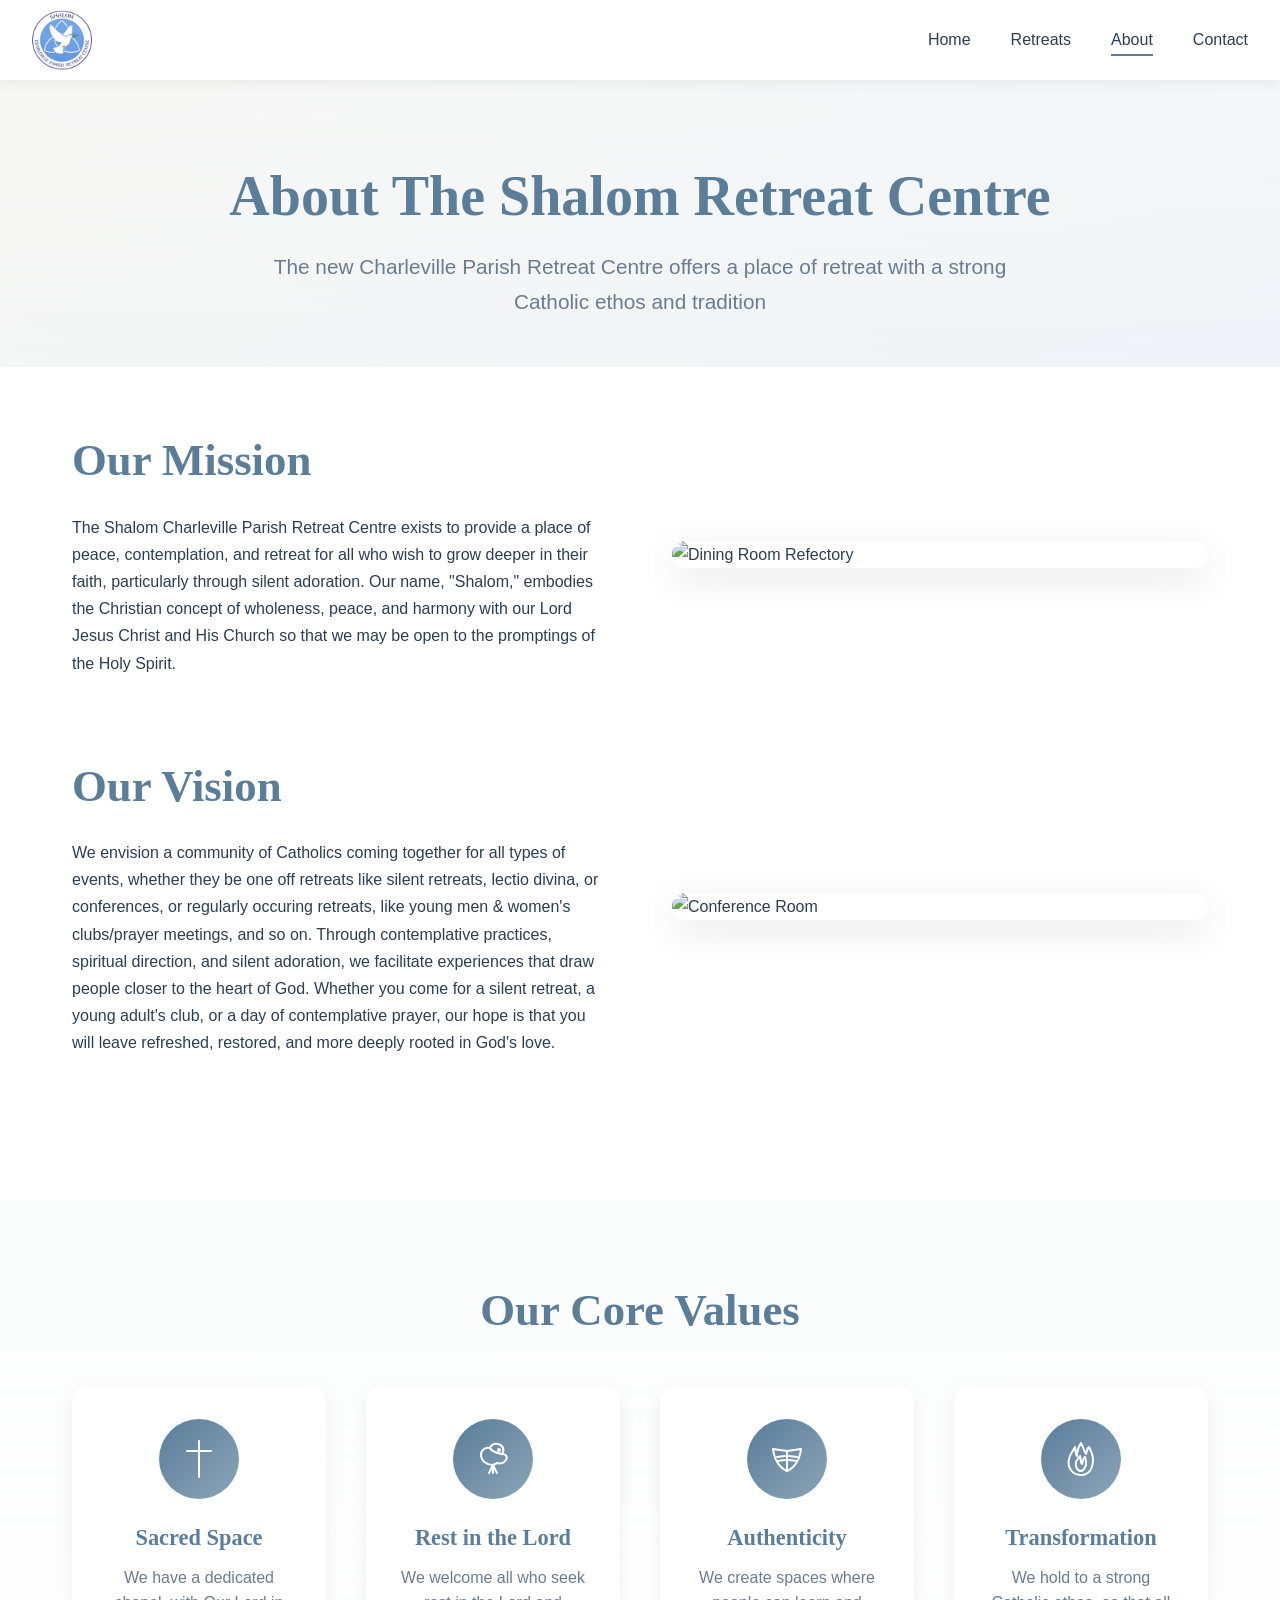
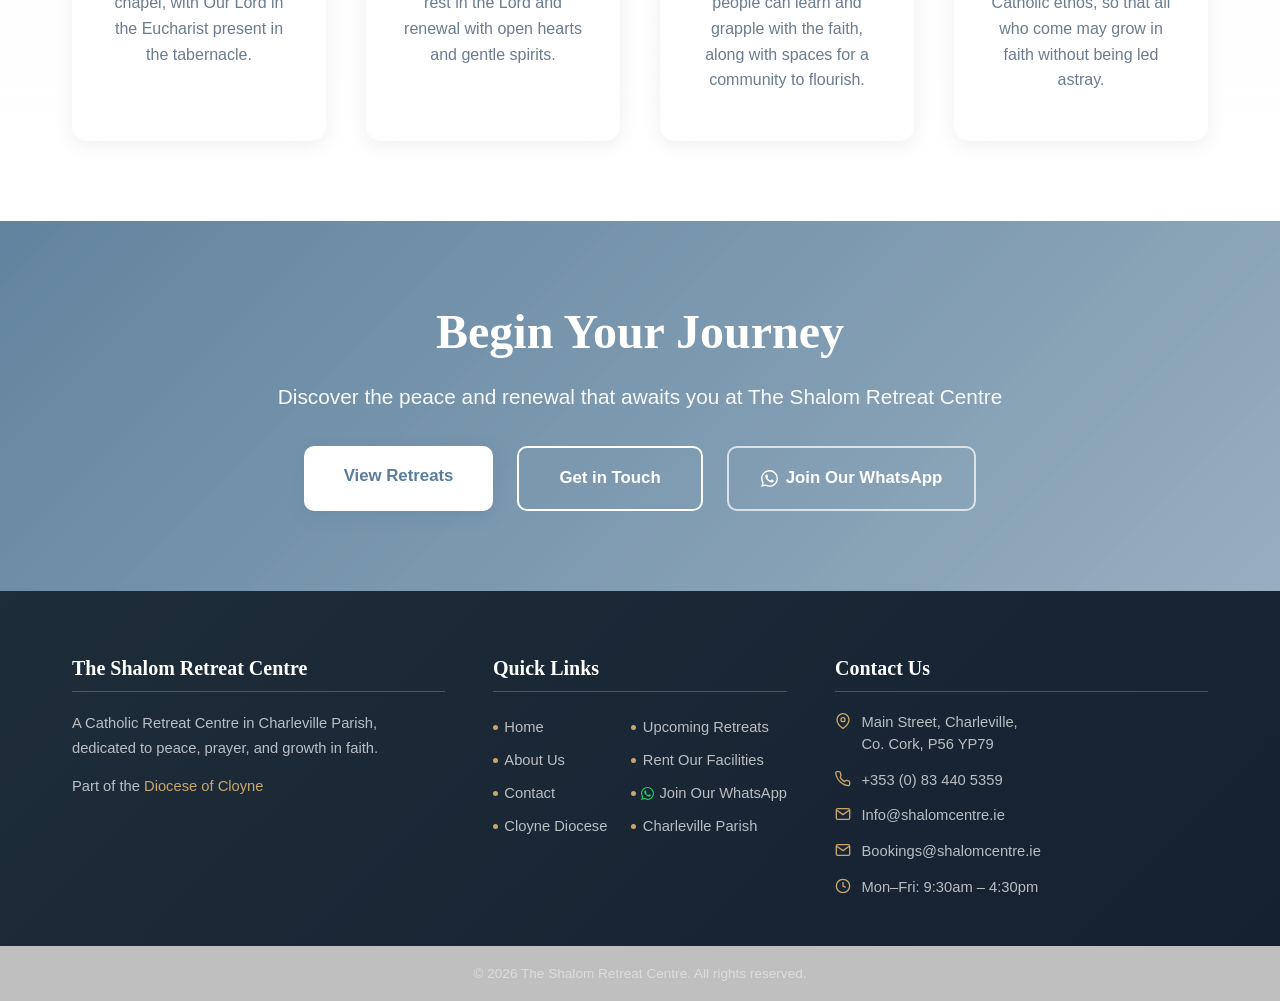
==== commit 1222d131: "Update about.html" ====
--- a/about.html
+++ b/about.html
@@ -20,7 +20,6 @@
             <ul class="nav-menu">
                 <li><a href="index.html">Home</a></li>
                 <li><a href="bookings.html">Retreats</a></li>
-                <li><a href="facilities.html">Rent Our Facilities</a></li>
                 <li><a href="about.html" class="active">About</a></li>
                 <li><a href="contact.html">Contact</a></li>
             </ul>
